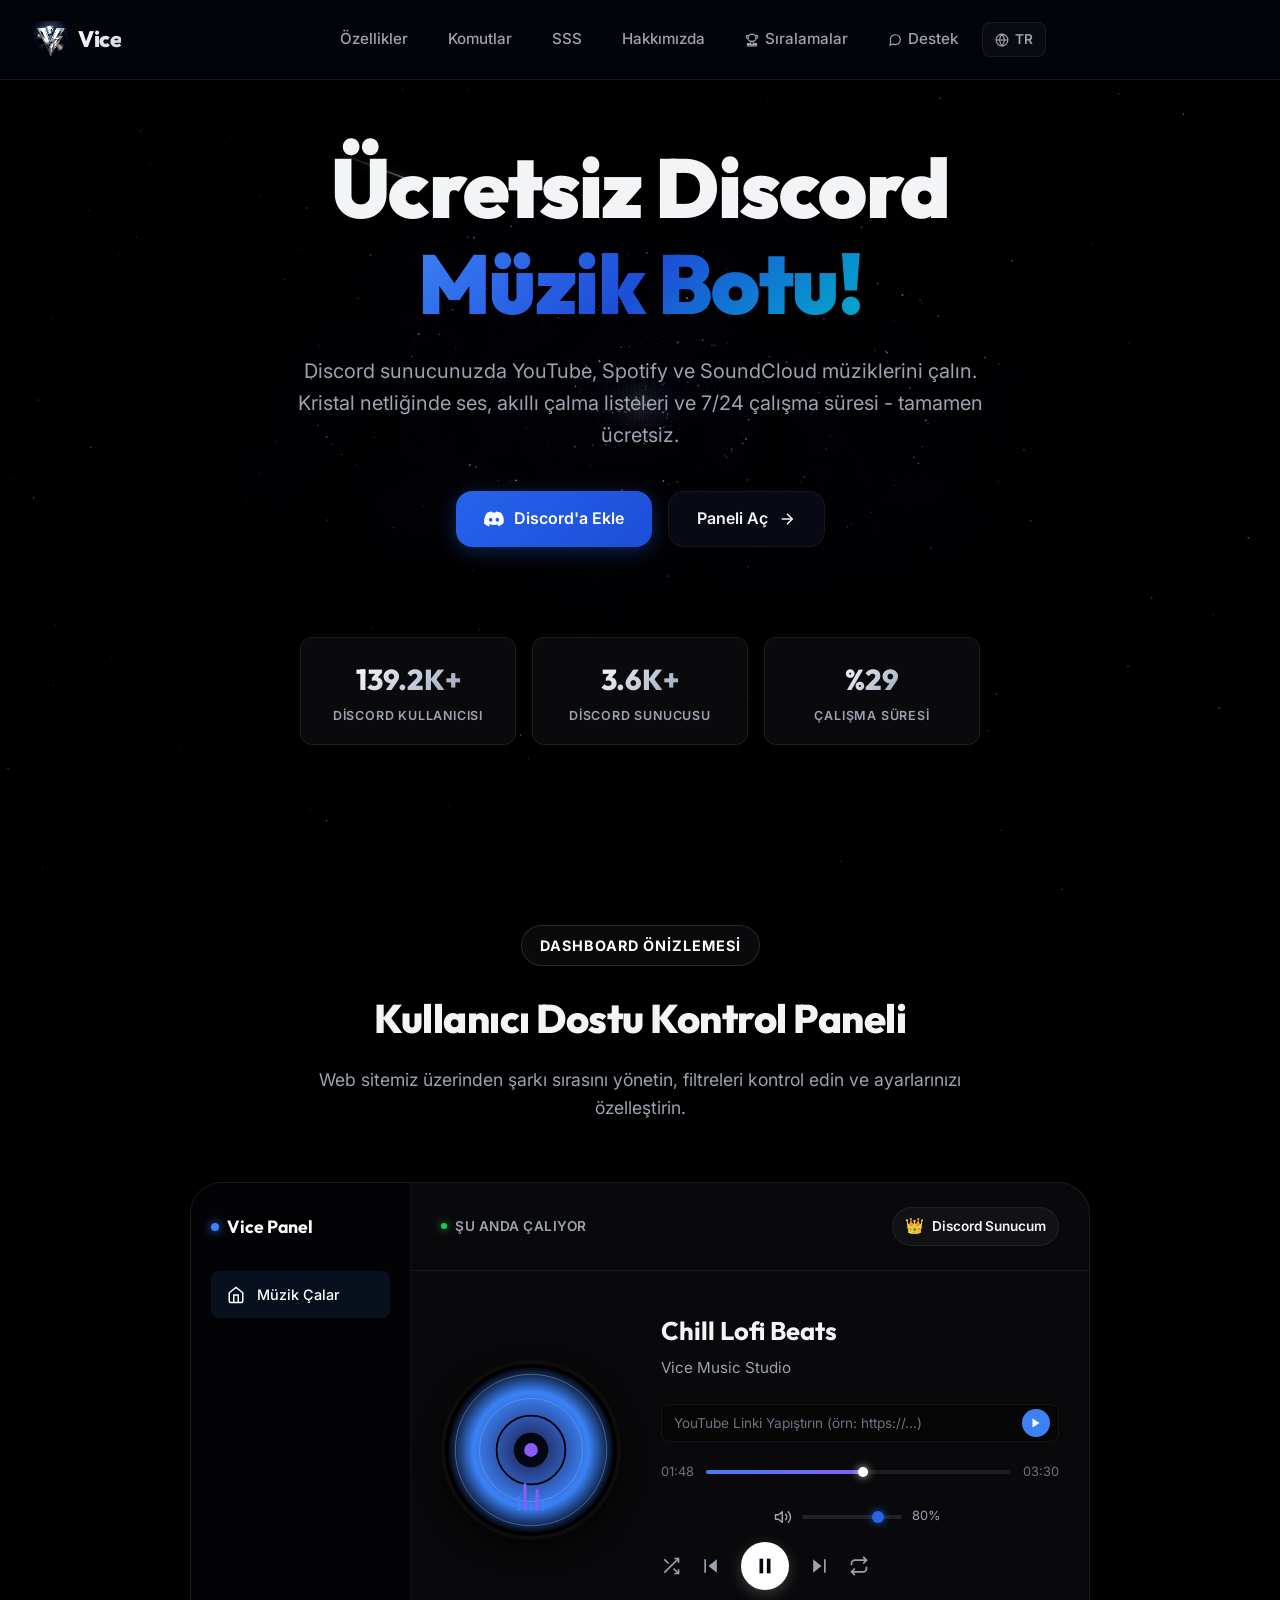
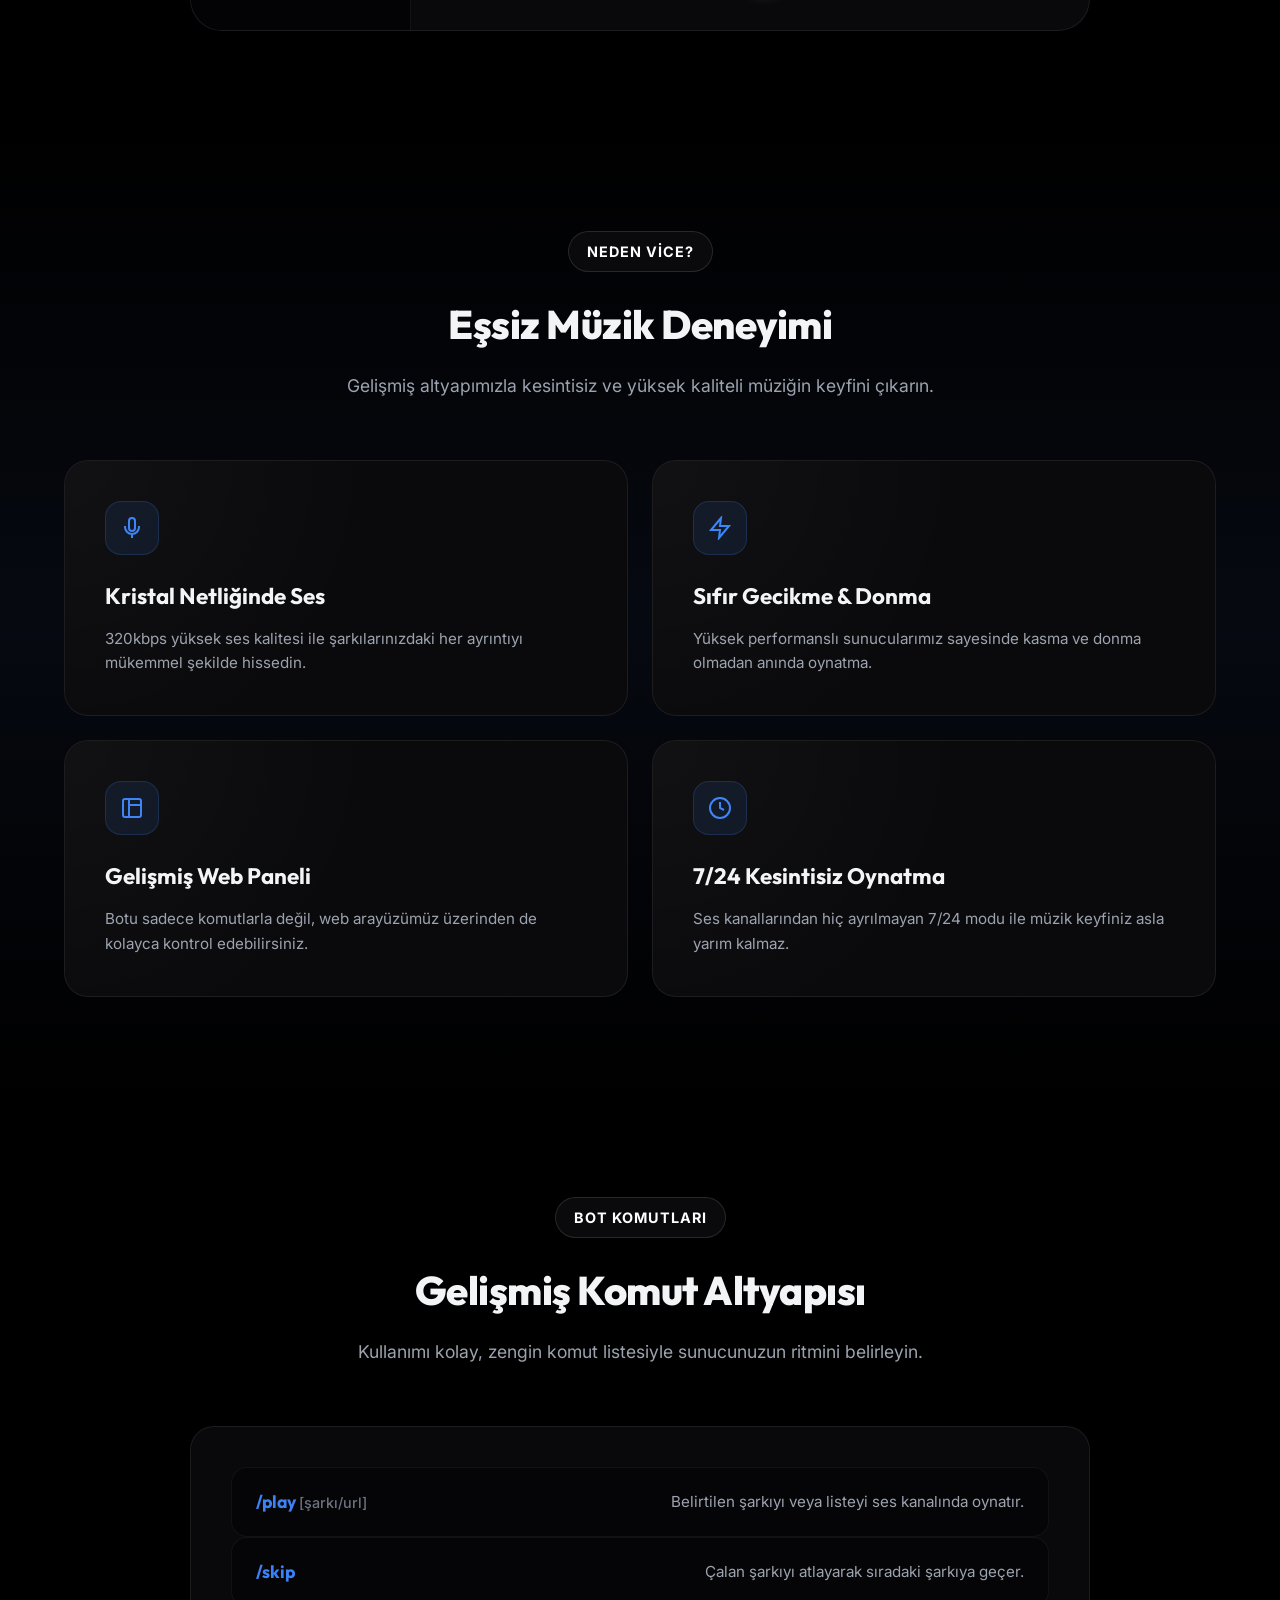
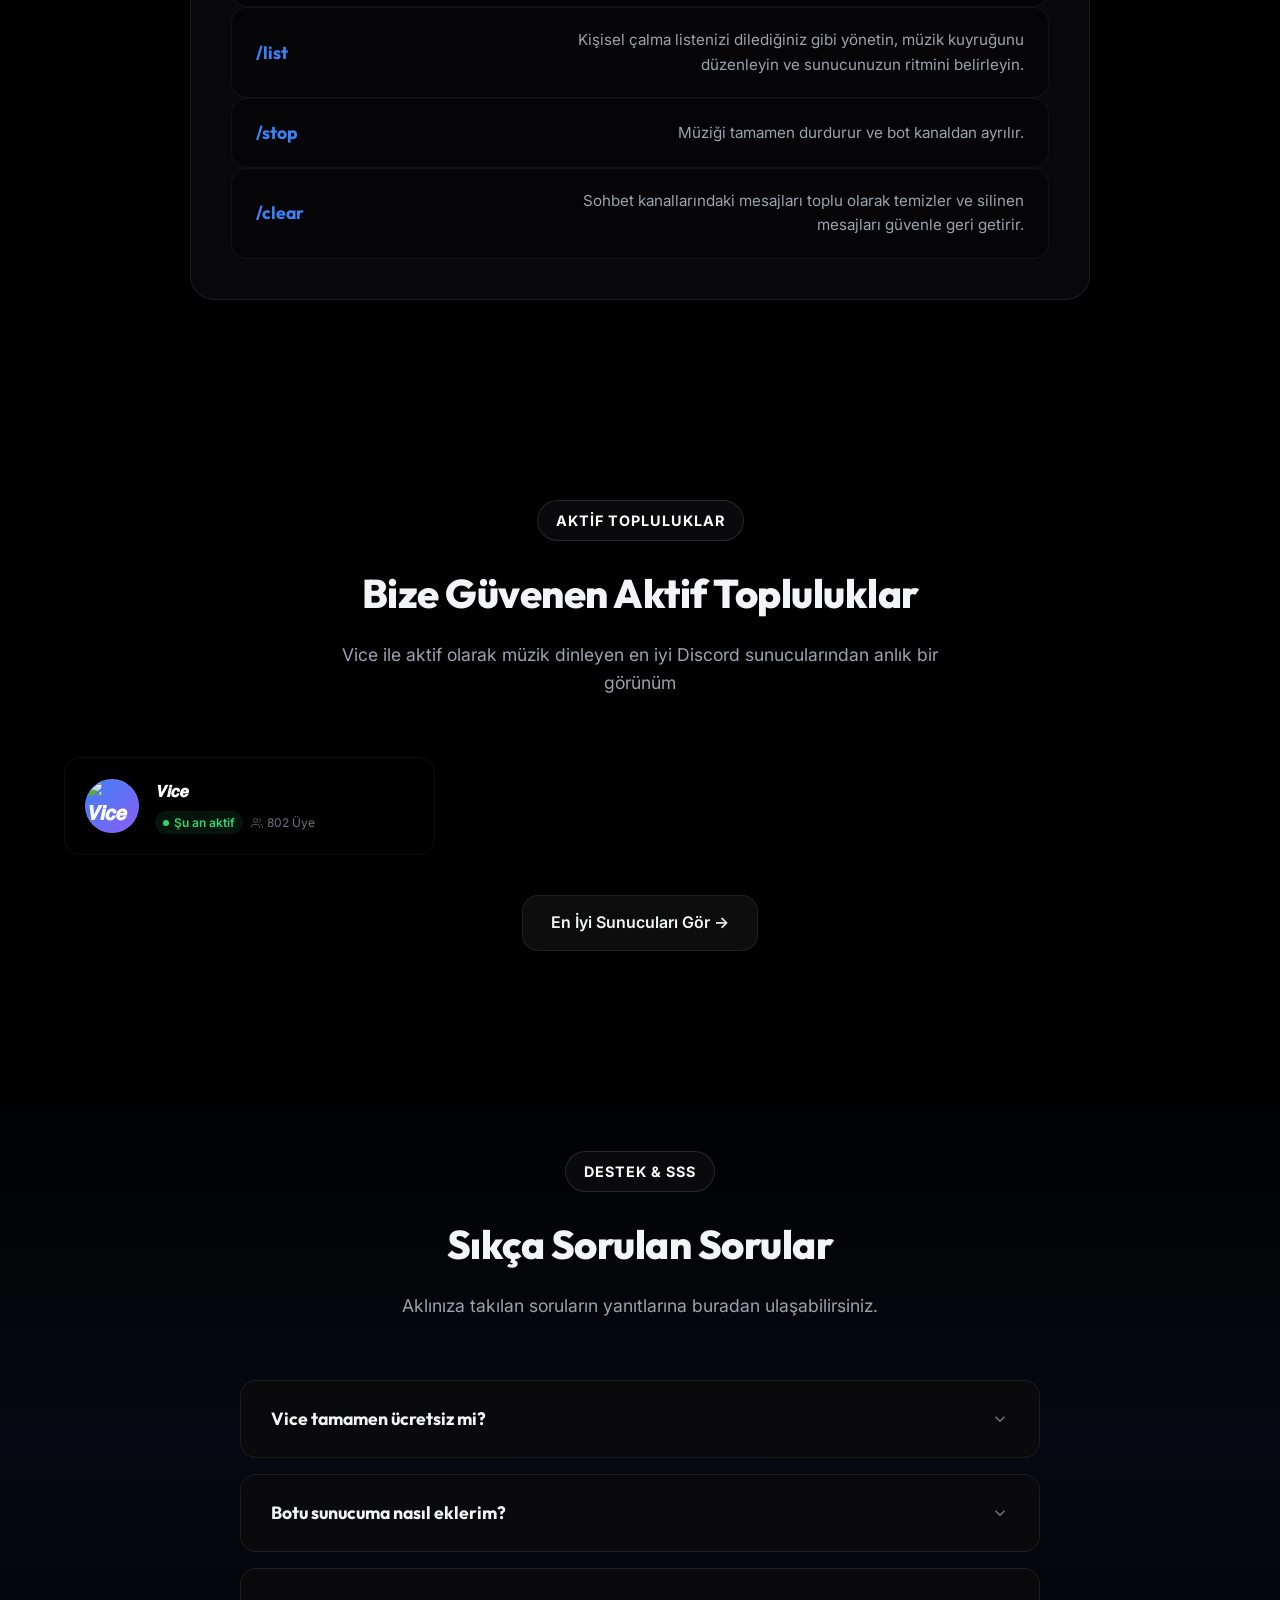
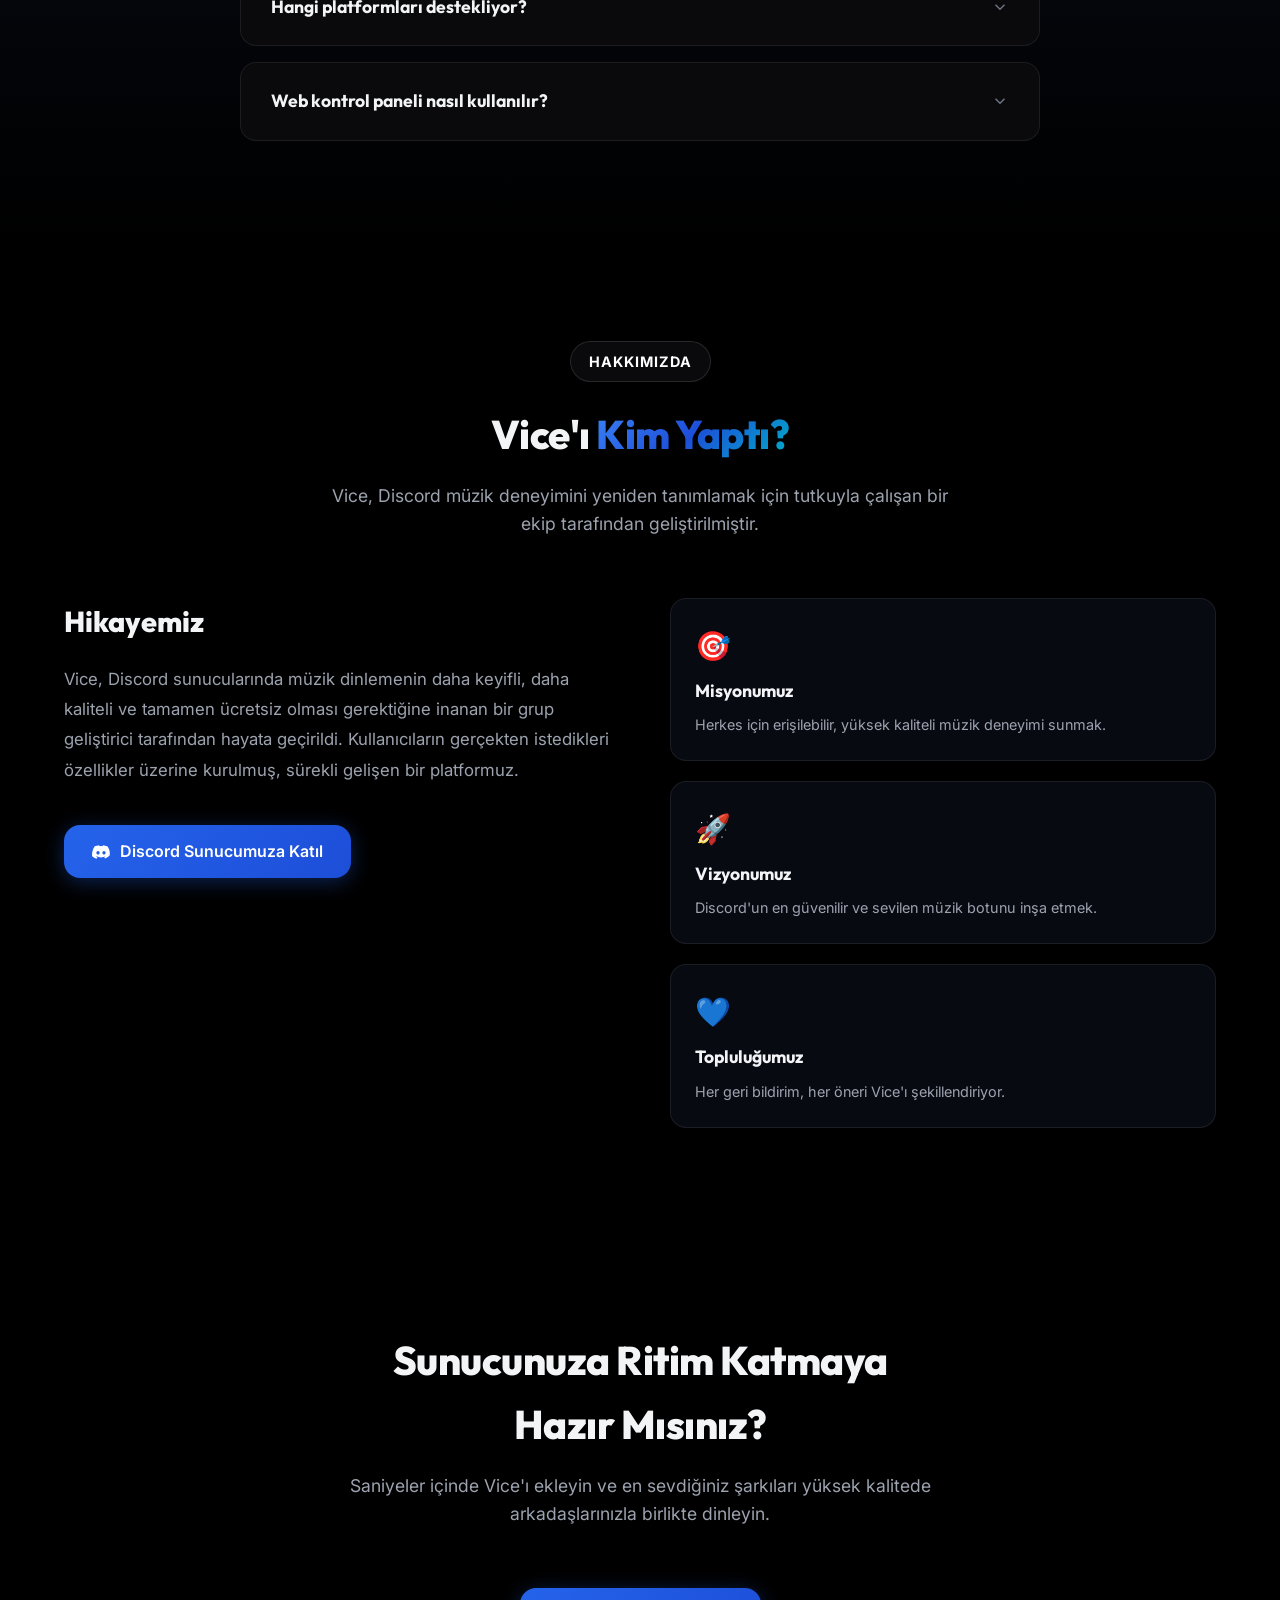
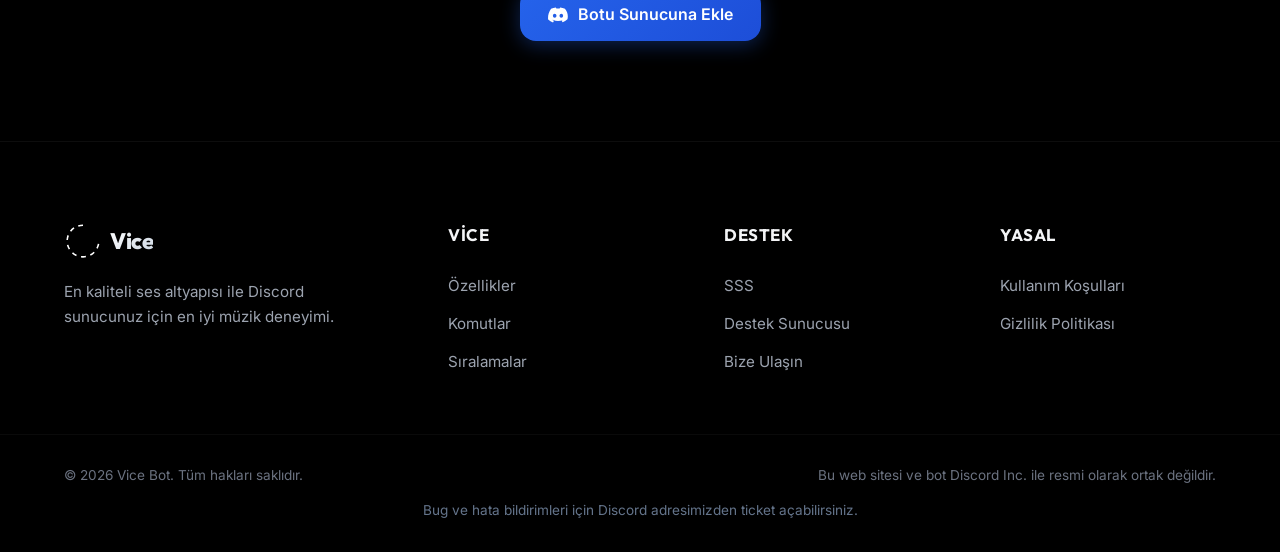
==== Wep Sitesi/index.html @ 978bff5c "Add files via upload" ====
<!DOCTYPE html>
<html lang="tr">
<head>
    <meta charset="UTF-8">
    <meta name="viewport" content="width=device-width, initial-scale=1.0">
    <title>Vice - Ücretsiz Discord Müzik Botu</title>
    <!-- Favicon -->
    <link rel="icon" type="image/jpeg" href="vice_logo.jpg">
    <!-- Meta Tags for SEO -->
    <meta name="description" content="Discord sunucunuzda YouTube, Spotify ve SoundCloud müziklerini çalın. Kristal netliğinde ses, akıllı çalma listeleri ve 7/24 çalışma süresi - tamamen ücretsiz.">
    <meta name="keywords" content="discord müzik botu, discord bot, müzik botu, spotify discord bot, youtube discord bot, ücretsiz müzik botu, vice">
    <meta name="author" content="Vice Team">
    <!-- Open Graph / Facebook -->
    <meta property="og:type" content="website">
    <meta property="og:url" content="https://vice.bot/">
    <meta property="og:title" content="Vice - Ücretsiz Discord Müzik Botu">
    <meta property="og:description" content="Discord sunucunuzda YouTube, Spotify ve SoundCloud müziklerini çalın. Kristal netliğinde ses, akıllı çalma listeleri ve 7/24 çalışma süresi.">
    <!-- Google Fonts -->
    <link rel="preconnect" href="https://fonts.googleapis.com">
    <link rel="preconnect" href="https://fonts.gstatic.com" crossorigin>
    <link href="https://fonts.googleapis.com/css2?family=Inter:wght@300;400;500;600;700;800&family=Outfit:wght@400;500;600;700;800;900&display=swap" rel="stylesheet">
    <!-- Custom CSS -->
    <link rel="stylesheet" href="style.css">
</head>
<body class="lang-tr">
    <!-- Glow Effects Background -->
    <div class="glow-bg">
        <div class="glow-orb orb-1"></div>
        <div class="glow-orb orb-2"></div>
        <div class="glow-orb orb-3"></div>
    </div>
    <!-- Particle Canvas -->
    <canvas id="particle-canvas"></canvas>

    <!-- Header Navigation -->
    <header class="navbar-header" id="navbar">
        <div class="container navbar-container">
            <a href="#" class="logo">
                <img src="vice_logo.jpg" alt="Vice Logo" class="logo-icon">
                <span class="logo-text">
                    <span class="tr-text">Vice</span>
                    <span class="en-text">Vice</span>
                </span>
            </a>

            <button class="mobile-nav-toggle" aria-label="Menüyü Aç" id="mobile-toggle">
                <span class="bar"></span>
                <span class="bar"></span>
                <span class="bar"></span>
            </button>

            <nav class="nav-menu" id="nav-menu">
                <ul>
                    <li>
                        <a href="#features" class="nav-link">
                            <span class="tr-text">Özellikler</span>
                            <span class="en-text">Features</span>
                        </a>
                    </li>
                    <li>
                        <a href="#commands" class="nav-link">
                            <span class="tr-text">Komutlar</span>
                            <span class="en-text">Commands</span>
                        </a>
                    </li>
                    <li>
                        <a href="#faq" class="nav-link">
                            <span class="tr-text">SSS</span>
                            <span class="en-text">FAQ</span>
                        </a>
                    </li>
                    <li>
                        <a href="#about" class="nav-link">
                            <span class="tr-text">Hakkımızda</span>
                            <span class="en-text">About Us</span>
                        </a>
                    </li>
                    <li>
                        <a href="servers.html" class="nav-link" style="display: inline-flex; align-items: center; gap: 6px;">
                            <svg viewBox="0 0 24 24" fill="none" stroke="currentColor" stroke-width="2" stroke-linecap="round" stroke-linejoin="round" style="width: 14px; height: 14px; display: inline-block; vertical-align: middle;">
                                <path d="M6 9H4.5a2.5 2.5 0 0 1 0-5H6" />
                                <path d="M18 9h1.5a2.5 2.5 0 0 0 0-5H18" />
                                <path d="M4 22h16" />
                                <path d="M10 14.66V17c0 .55-.45 1-1 1H4v2h16v-2h-5c-.55 0-1-.45-1-1v-2.34" />
                                <path d="M12 2a7 7 0 0 0-7 7c0 2.65 1.5 4.5 3 5h8c1.5-.5 3-2.35 3-5a7 7 0 0 0-7-7z" />
                            </svg>
                            <span class="tr-text">Sıralamalar</span>
                            <span class="en-text">Leaderboards</span>
                        </a>
                    </li>
                    <li>
                        <a href="https://discord.gg/PB7BZUZFbg" target="_blank" class="nav-link" style="display: inline-flex; align-items: center; gap: 6px;">
                            <svg viewBox="0 0 24 24" fill="none" stroke="currentColor" stroke-width="2" stroke-linecap="round" stroke-linejoin="round" style="width: 14px; height: 14px; display: inline-block; vertical-align: middle;">
                                <path d="M21 11.5a8.38 8.38 0 0 1-.9 3.8 8.5 8.5 0 0 1-7.6 4.7 8.38 8.38 0 0 1-3.8-.9L3 21l1.9-5.7a8.38 8.38 0 0 1-.9-3.8 8.5 8.5 0 0 1 4.7-7.6 8.38 8.38 0 0 1 3.8-.9h.5a8.48 8.48 0 0 1 8 8v.5z" />
                            </svg>
                            <span class="tr-text">Destek</span>
                            <span class="en-text">Support</span>
                        </a>
                    </li>

                    <!-- Language Selector Toggle -->
                    <li class="lang-selector">
                        <button class="lang-btn" id="lang-toggle-btn" aria-label="Dili Değiştir">
                            <svg class="globe-icon" viewBox="0 0 24 24" fill="none" stroke="currentColor" stroke-width="2">
                                <circle cx="12" cy="12" r="10"></circle>
                                <line x1="2" y1="12" x2="22" y2="12"></line>
                                <path d="M12 2a15.3 15.3 0 0 1 4 10 15.3 15.3 0 0 1-4 10 15.3 15.3 0 0 1-4-10 15.3 15.3 0 0 1 4-10z"></path>
                            </svg>
                            <span class="tr-text">TR</span>
                            <span class="en-text">EN</span>
                        </button>
                    </li>
                </ul>
            </nav>


        </div>
    </header>

    <!-- Main Container -->
    <main>
        <!-- Hero Section -->
        <section class="hero-section">
            <div class="container hero-container">
                <div class="hero-content">
                    <h1 class="hero-title animate-up">
                        <span class="tr-text">Ücretsiz Discord <br><span class="gradient-text">Müzik Botu!</span></span>
                        <span class="en-text">Free Discord <br><span class="gradient-text">Music Bot!</span></span>
                    </h1>
                    <p class="hero-subtitle animate-up delay-1">
                        <span class="tr-text">Discord sunucunuzda YouTube, Spotify ve SoundCloud müziklerini çalın. Kristal netliğinde ses, akıllı çalma listeleri ve 7/24 çalışma süresi - tamamen ücretsiz.</span>
                        <span class="en-text">Play YouTube, Spotify, and SoundCloud music in your Discord server. Crystal clear audio, smart playlists, and 24/7 uptime - completely free.</span>
                    </p>
                    <div class="hero-actions animate-up delay-2">
                        <a href="https://discord.com/oauth2/authorize?client_id=1523686101133430906&scope=bot+applications.commands&permissions=277062469632" target="_blank" rel="noopener noreferrer" class="btn btn-primary invite-btn">
                            <svg class="discord-icon" viewBox="0 0 127.14 96.36" fill="currentColor">
                                <path d="M107.7,8.07A105.15,105.15,0,0,0,77.26,0a77.19,77.19,0,0,0-3.3,6.83A96.67,96.67,0,0,0,53.22,6.83,77.19,77.19,0,0,0,49.88,0,105.15,105.15,0,0,0,19.44,8.07C3.66,31.58-1.86,54.65,1,77.53A105.73,105.73,0,0,0,32,96.36a77.7,77.7,0,0,0,6.63-10.85,68.43,68.43,0,0,1-10.5-5c.89-.65,1.76-1.34,2.58-2A75.46,75.46,0,0,0,96.49,78.5a75.14,75.14,0,0,1-10.5,5,77.7,77.7,0,0,0,6.63,10.85,105.73,105.73,0,0,0,31-18.83C129.81,49.82,123.38,27,107.7,8.07ZM42.45,65.69C36.18,65.69,31,60,31,53S36.18,40.36,42.45,40.36,53.9,46,53.9,53,48.72,65.69,42.45,65.69Zm42.24,0C78.41,65.69,73.24,60,73.24,53S78.41,40.36,84.69,40.36,96.14,46,96.14,53,91,65.69,84.69,65.69Z"/>
                            </svg>
                            <span class="tr-text">Discord'a Ekle</span>
                            <span class="en-text">Add to Discord</span>
                        </a>
                        <a href="#dashboard-preview" class="btn btn-glass panel-btn">
                            <span class="tr-text">Paneli Aç</span>
                            <span class="en-text">Open Dashboard</span>
                            <svg class="arrow-icon" viewBox="0 0 24 24" fill="none" stroke="currentColor" stroke-width="2"><line x1="5" y1="12" x2="19" y2="12"></line><polyline points="12 5 19 12 12 19"></polyline></svg>
                        </a>
                    </div>
                </div>

                <!-- Stats Section inside Hero Container -->
                <div class="stats-row animate-up delay-3">
                    <div class="stat-card">
                        <div class="stat-number" id="stat-users" data-val="480000">0</div>
                        <div class="stat-label">
                            <span class="tr-text">Discord Kullanıcısı</span>
                            <span class="en-text">Discord Users</span>
                        </div>
                    </div>
                    <div class="stat-card">
                        <div class="stat-number" id="stat-servers" data-val="12500">0</div>
                        <div class="stat-label">
                            <span class="tr-text">Discord Sunucusu</span>
                            <span class="en-text">Discord Servers</span>
                        </div>
                    </div>
                    <div class="stat-card">
                        <div class="stat-number" id="stat-uptime" data-val="100">0%</div>
                        <div class="stat-label">
                            <span class="tr-text">Çalışma Süresi</span>
                            <span class="en-text">Uptime</span>
                        </div>
                    </div>
                </div>
            </div>
        </section>

        <!-- Dashboard / Player Preview Section -->
        <section class="section-container" id="dashboard-preview">
            <div class="container text-center">
                <div class="scroll-fade-badge" style="opacity: 0; transform: translateY(10px); transition: all 0.4s ease; display: inline-block; margin-bottom: 20px;">
                    <div class="section-badge tr-text" style="margin-bottom: 0;">Dashboard Önizlemesi</div>
                    <div class="section-badge en-text" style="margin-bottom: 0;">Dashboard Preview</div>
                </div>
                <h2 class="section-title">
                    <span class="tr-text">Kullanıcı Dostu Kontrol Paneli</span>
                    <span class="en-text">User-Friendly Control Panel</span>
                </h2>
                <p class="section-subtitle">
                    <span class="tr-text">Web sitemiz üzerinden şarkı sırasını yönetin, filtreleri kontrol edin ve ayarlarınızı özelleştirin.</span>
                    <span class="en-text">Manage the song queue, control filters, and customize your settings right from our website.</span>
                </p>

                <!-- Interactive Player Mockup -->
                <div class="player-mockup animate-view">
                    <div class="player-sidebar">
                        <div class="sidebar-logo">
                            <span class="dot"></span> Vice Panel
                        </div>
                        <ul class="sidebar-menu">
                            <li class="active">
                                <svg viewBox="0 0 24 24" fill="none" stroke="currentColor" stroke-width="2"><path d="M3 9l9-7 9 7v11a2 2 0 0 1-2 2H5a2 2 0 0 1-2-2z"></path><polyline points="9 22 9 12 15 12 15 22"></polyline></svg>
                                <span class="tr-text">Müzik Çalar</span><span class="en-text">Music Player</span>
                            </li>
                        </ul>
                    </div>
                    
                    <div class="player-main">
                        <div class="player-header">
                            <div class="playing-status">
                                <span class="pulse-indicator"></span>
                                <span class="tr-text">Şu Anda Çalıyor</span><span class="en-text">Now Playing</span>
                            </div>
                            <a href="https://discord.gg/PB7BZUZFbg" target="_blank" rel="noopener noreferrer" class="server-selector">
                                <span class="server-avatar">👑</span>
                                <span class="server-name">
                                    <span class="tr-text">Discord Sunucum</span>
                                    <span class="en-text">My Discord Server</span>
                                </span>
                            </a>
                        </div>

                        <div class="player-body">
                            <div class="album-art-container">
                                <div class="album-art">
                                    <svg viewBox="0 0 100 100" class="disc-art">
                                        <defs>
                                            <radialGradient id="discGrad" cx="50%" cy="50%" r="50%">
                                                <stop offset="0%" stop-color="#1e1b4b" />
                                                <stop offset="70%" stop-color="#3b82f6" />
                                                <stop offset="100%" stop-color="#030712" />
                                            </radialGradient>
                                        </defs>
                                        <circle cx="50" cy="50" r="48" fill="url(#discGrad)" />
                                        <circle cx="50" cy="50" r="44" stroke="#ffffff" stroke-width="0.5" fill="none" stroke-opacity="0.3" />
                                        <circle cx="50" cy="50" r="30" stroke="#ffffff" stroke-width="0.5" fill="none" stroke-opacity="0.2" />
                                        <!-- Grooves -->
                                        <circle cx="50" cy="50" r="20" stroke="#000000" stroke-width="1" fill="none" />
                                        <circle cx="50" cy="50" r="10" fill="#030712" />
                                        <circle cx="50" cy="50" r="4" fill="#8b5cf6" />
                                    </svg>
                                    <div class="music-wave-container">
                                        <span class="wave-bar bar-1"></span>
                                        <span class="wave-bar bar-2"></span>
                                        <span class="wave-bar bar-3"></span>
                                        <span class="wave-bar bar-4"></span>
                                        <span class="wave-bar bar-5"></span>
                                    </div>
                                </div>
                                <div class="yt-video-embed-container" id="yt-video-container" style="display: none;"></div>
                            </div>

                            <div class="track-details">
                                <h3 class="track-title" id="track-name">Chill Lofi Beats</h3>
                                <p class="track-artist">Vice Music Studio</p>

                                <div class="yt-input-group">
                                    <input type="text" id="yt-url-input" placeholder="YouTube Linki Yapıştırın (örn: https://...)" class="yt-input">
                                    <button id="yt-play-btn" class="yt-play-btn" aria-label="Linkten Çal">
                                        <svg viewBox="0 0 24 24" fill="currentColor" class="yt-play-icon">
                                            <polygon points="5 3 19 12 5 21 5 3"></polygon>
                                        </svg>
                                    </button>
                                </div>

                                <div class="playback-timeline" id="custom-timeline">
                                    <span class="time-elapsed" id="time-current">01:45</span>
                                    <div class="timeline-bar" id="timeline-slider">
                                        <div class="timeline-progress" style="width: 48%;"></div>
                                        <div class="timeline-handle" style="left: 48%;"></div>
                                    </div>
                                    <span class="time-duration">03:30</span>
                                </div>
                                <div class="yt-timeline-msg" id="yt-timeline-msg" style="display: none;">
                                    <span class="tr-text">Müziği oynatmak, durdurmak ve sarmak için video penceresini kullanın.</span>
                                    <span class="en-text">Use the video window to play, pause, and seek music.</span>
                                </div>

                                <div class="volume-control-wrapper" style="display: flex; align-items: center; justify-content: center; gap: 10px; margin: 15px 0;">
                                    <svg viewBox="0 0 24 24" fill="none" stroke="currentColor" stroke-width="2" stroke-linecap="round" stroke-linejoin="round" class="volume-icon" style="width: 18px; height: 18px; color: var(--color-text-secondary);">
                                        <polygon points="11 5 6 9 2 9 2 15 6 15 11 19 11 5"></polygon>
                                        <path d="M19.07 4.93a10 10 0 0 1 0 14.14M15.54 8.46a5 5 0 0 1 0 7.07"></path>
                                    </svg>
                                    <input type="range" id="volume-slider" min="0" max="100" value="80" style="width: 100px;">
                                    <span id="volume-percentage" style="font-size: 0.8rem; color: var(--color-text-secondary); width: 35px; text-align: left;">80%</span>
                                </div>

                                <div class="player-controls">
                                    <button class="ctrl-btn" id="btn-shuffle" aria-label="Karıştır">
                                        <svg viewBox="0 0 24 24" fill="none" stroke="currentColor" stroke-width="2"><polyline points="16 3 21 3 21 8"></polyline><line x1="4" y1="20" x2="21" y2="3"></line><polyline points="21 16 21 21 16 21"></polyline><line x1="15" y1="15" x2="21" y2="21"></line><line x1="4" y1="4" x2="9" y2="9"></line></svg>
                                    </button>
                                    <button class="ctrl-btn" id="btn-prev" aria-label="Önceki">
                                        <svg viewBox="0 0 24 24" fill="currentColor"><polygon points="19 20 9 12 19 4 19 20"></polygon><line x1="5" y1="4" x2="5" y2="20" stroke="currentColor" stroke-width="2"></line></svg>
                                    </button>
                                    <button class="ctrl-btn ctrl-btn-main play-pause-btn" id="btn-play-pause" aria-label="Oynat / Durdur">
                                        <svg viewBox="0 0 24 24" fill="currentColor" class="play-svg" style="display:none;"><polygon points="5 3 19 12 5 21 5 3"></polygon></svg>
                                        <svg viewBox="0 0 24 24" fill="currentColor" class="pause-svg"><rect x="6" y="4" width="4" height="16"></rect><rect x="14" y="4" width="4" height="16"></rect></svg>
                                    </button>
                                    <button class="ctrl-btn" id="btn-next" aria-label="Sonraki">
                                        <svg viewBox="0 0 24 24" fill="currentColor"><polygon points="5 4 15 12 5 20 5 4"></polygon><line x1="19" y1="4" x2="19" y2="20" stroke="currentColor" stroke-width="2"></line></svg>
                                    </button>
                                    <button class="ctrl-btn" id="btn-repeat" aria-label="Tekrar Et">
                                        <svg viewBox="0 0 24 24" fill="none" stroke="currentColor" stroke-width="2"><polyline points="17 1 21 5 17 9"></polyline><path d="M3 11V9a4 4 0 0 1 4-4h14M7 23 3 19 7 15"></path><path d="M21 13v2a4 4 0 0 1-4 4H3"></path></svg>
                                    </button>
                                </div>
                            </div>
                        </div>
                    </div>
                </div>
            </div>
        </section>

        <!-- Features Section -->
        <section class="section-container bg-dark-gradient" id="features">
            <div class="container">
                <div class="text-center">
                    <div class="section-badge tr-text">Neden Vice?</div>
                    <div class="section-badge en-text">Why Vice?</div>
                    <h2 class="section-title">
                        <span class="tr-text">Eşsiz Müzik Deneyimi</span>
                        <span class="en-text">Unmatched Music Experience</span>
                    </h2>
                    <p class="section-subtitle">
                        <span class="tr-text">Gelişmiş altyapımızla kesintisiz ve yüksek kaliteli müziğin keyfini çıkarın.</span>
                        <span class="en-text">Enjoy uninterrupted and high-quality music with our advanced infrastructure.</span>
                    </p>
                </div>

                <div class="features-grid">
                    <!-- Feature 1 -->
                    <div class="feature-card animate-view">
                        <div class="feature-icon-wrapper">
                            <svg class="feature-icon" viewBox="0 0 24 24" fill="none" stroke="currentColor" stroke-width="2">
                                <path d="M12 2a3 3 0 0 0-3 3v7a3 3 0 0 0 6 0V5a3 3 0 0 0-3-3Z"></path>
                                <path d="M19 10v1a7 7 0 0 1-14 0v-1"></path>
                                <line x1="12" y1="19" x2="12" y2="22"></line>
                            </svg>
                        </div>
                        <h3 class="feature-card-title">
                            <span class="tr-text">Kristal Netliğinde Ses</span>
                            <span class="en-text">Crystal Clear Sound</span>
                        </h3>
                        <p class="feature-card-text">
                            <span class="tr-text">320kbps yüksek ses kalitesi ile şarkılarınızdaki her ayrıntıyı mükemmel şekilde hissedin.</span>
                            <span class="en-text">Feel every detail in your songs perfectly with 320kbps high audio quality.</span>
                        </p>
                    </div>

                    <!-- Feature 2 -->
                    <div class="feature-card animate-view">
                        <div class="feature-icon-wrapper">
                            <svg class="feature-icon" viewBox="0 0 24 24" fill="none" stroke="currentColor" stroke-width="2">
                                <polygon points="13 2 3 14 12 14 11 22 21 10 12 10 13 2"></polygon>
                            </svg>
                        </div>
                        <h3 class="feature-card-title">
                            <span class="tr-text">Sıfır Gecikme & Donma</span>
                            <span class="en-text">Zero Lag & Buffering</span>
                        </h3>
                        <p class="feature-card-text">
                            <span class="tr-text">Yüksek performanslı sunucularımız sayesinde kasma ve donma olmadan anında oynatma.</span>
                            <span class="en-text">Instant playback without lagging or stuttering thanks to our high-performance servers.</span>
                        </p>
                    </div>

                    <!-- Feature 3 -->
                    <div class="feature-card animate-view">
                        <div class="feature-icon-wrapper">
                            <svg class="feature-icon" viewBox="0 0 24 24" fill="none" stroke="currentColor" stroke-width="2">
                                <rect x="3" y="3" width="18" height="18" rx="2" ry="2"></rect>
                                <line x1="9" y1="3" x2="9" y2="21"></line>
                                <line x1="9" y1="9" x2="21" y2="9"></line>
                            </svg>
                        </div>
                        <h3 class="feature-card-title">
                            <span class="tr-text">Gelişmiş Web Paneli</span>
                            <span class="en-text">Advanced Web Dashboard</span>
                        </h3>
                        <p class="feature-card-text">
                            <span class="tr-text">Botu sadece komutlarla değil, web arayüzümüz üzerinden de kolayca kontrol edebilirsiniz.</span>
                            <span class="en-text">Control the bot easily via our web interface, not just through chat commands.</span>
                        </p>
                    </div>

                    <!-- Feature 4 -->
                    <div class="feature-card animate-view">
                        <div class="feature-icon-wrapper">
                            <svg class="feature-icon" viewBox="0 0 24 24" fill="none" stroke="currentColor" stroke-width="2">
                                <circle cx="12" cy="12" r="10"></circle>
                                <polyline points="12 6 12 12 16 14"></polyline>
                            </svg>
                        </div>
                        <h3 class="feature-card-title">
                            <span class="tr-text">7/24 Kesintisiz Oynatma</span>
                            <span class="en-text">24/7 Nonstop Playback</span>
                        </h3>
                        <p class="feature-card-text">
                            <span class="tr-text">Ses kanallarından hiç ayrılmayan 7/24 modu ile müzik keyfiniz asla yarım kalmaz.</span>
                            <span class="en-text">With the 24/7 mode that never leaves voice channels, your music enjoyment never ends.</span>
                        </p>
                    </div>
                </div>
            </div>
        </section>

        <!-- Commands Section -->
        <section class="section-container" id="commands">
            <div class="container">
                <div class="text-center">
                    <div class="section-badge tr-text">Bot Komutları</div>
                    <div class="section-badge en-text">Bot Commands</div>
                    <h2 class="section-title">
                        <span class="tr-text">Gelişmiş Komut Altyapısı</span>
                        <span class="en-text">Advanced Command Structure</span>
                    </h2>
                    <p class="section-subtitle">
                        <span class="tr-text">Kullanımı kolay, zengin komut listesiyle sunucunuzun ritmini belirleyin.</span>
                        <span class="en-text">Set the rhythm of your server with an easy-to-use, rich command list.</span>
                    </p>
                </div>

                <!-- Tabs Container -->
                <div class="commands-tabs-container">
                    <div class="command-row">
                        <div class="command-name">/play <span><span class="tr-text">[şarkı/url]</span><span class="en-text">[song/url]</span></span></div>
                        <div class="command-desc">
                            <span class="tr-text">Belirtilen şarkıyı veya listeyi ses kanalında oynatır.</span>
                            <span class="en-text">Plays the specified song or playlist in the voice channel.</span>
                        </div>
                    </div>
                    <div class="command-row">
                        <div class="command-name">/skip</div>
                        <div class="command-desc">
                            <span class="tr-text">Çalan şarkıyı atlayarak sıradaki şarkıya geçer.</span>
                            <span class="en-text">Skips the current song and plays the next one in queue.</span>
                        </div>
                    </div>
                    <div class="command-row">
                        <div class="command-name">/list</div>
                        <div class="command-desc">
                            <span class="tr-text">Kişisel çalma listenizi dilediğiniz gibi yönetin, müzik kuyruğunu düzenleyin ve sunucunuzun ritmini belirleyin.</span>
                            <span class="en-text">Manage your personal playlist as you wish, organize the music queue, and set the rhythm of your server.</span>
                        </div>
                    </div>
                    <div class="command-row">
                        <div class="command-name">/stop</div>
                        <div class="command-desc">
                            <span class="tr-text">Müziği tamamen durdurur ve bot kanaldan ayrılır.</span>
                            <span class="en-text">Stops the music completely and the bot leaves the channel.</span>
                        </div>
                    </div>
                    <div class="command-row">
                        <div class="command-name">/clear</div>
                        <div class="command-desc">
                            <span class="tr-text">Sohbet kanallarındaki mesajları toplu olarak temizler ve silinen mesajları güvenle geri getirir.</span>
                            <span class="en-text">Clears chat channel messages in bulk and securely restores deleted messages.</span>
                        </div>
                    </div>
                </div>
            </div>
        </section>

        <!-- Active Communities Section -->
        <section class="section-container bg-dark" id="communities">
            <div class="container">
                <div class="text-center">
                    <div class="section-badge tr-text">Aktif Topluluklar</div>
                    <div class="section-badge en-text">Active Communities</div>
                    <h2 class="section-title">
                        <span class="tr-text">Bize Güvenen Aktif Topluluklar</span>
                        <span class="en-text">Active Communities Trusting Us</span>
                    </h2>
                    <p class="section-subtitle">
                        <span class="tr-text">Vice ile aktif olarak müzik dinleyen en iyi Discord sunucularından anlık bir görünüm</span>
                        <span class="en-text">A real-time view of top Discord servers actively listening to music with Vice</span>
                    </p>
                </div>

                <!-- Communities Grid -->
                <div class="communities-grid" id="communities-container">
                    <!-- Loaded dynamically via app.js (API Ready) -->
                </div>

                <!-- See Top Servers Button -->
                <div class="text-center" style="margin-top: 40px;" id="show-more-communities-container">
                    <a href="servers.html" class="btn btn-secondary" id="show-more-communities-btn">
                        <span class="tr-text">En İyi Sunucuları Gör &rarr;</span>
                        <span class="en-text">See Top Servers &rarr;</span>
                    </a>
                </div>
            </div>
        </section>

        <!-- FAQ Section -->
        <section class="section-container bg-dark-gradient" id="faq">
            <div class="container max-width-md">
                <div class="text-center">
                    <div class="section-badge tr-text">Destek & SSS</div>
                    <div class="section-badge en-text">Support & FAQ</div>
                    <h2 class="section-title">
                        <span class="tr-text">Sıkça Sorulan Sorular</span>
                        <span class="en-text">Frequently Asked Questions</span>
                    </h2>
                    <p class="section-subtitle">
                        <span class="tr-text">Aklınıza takılan soruların yanıtlarına buradan ulaşabilirsiniz.</span>
                        <span class="en-text">Find answers to the questions you might have about Vice.</span>
                    </p>
                </div>

                <div class="faq-accordion">
                    <!-- FAQ 1 -->
                    <div class="faq-item">
                        <button class="faq-question">
                            <span class="tr-text">Vice tamamen ücretsiz mi?</span>
                            <span class="en-text">Is Vice completely free?</span>
                            <svg class="chevron" viewBox="0 0 24 24" fill="none" stroke="currentColor" stroke-width="2"><polyline points="6 9 12 15 18 9"></polyline></svg>
                        </button>
                        <div class="faq-answer">
                            <p class="tr-text">Evet! Vice'ın tüm özellikleri (müzik oynatma, çalma sırası oluşturma vb.) tamamen ücretsizdir ve herhangi bir sınırlama yoktur.</p>
                            <p class="en-text">Yes! Vice's features (music playback, queue creation, etc.) are completely free and without any limitations.</p>
                        </div>
                    </div>

                    <!-- FAQ 2 -->
                    <div class="faq-item">
                        <button class="faq-question">
                            <span class="tr-text">Botu sunucuma nasıl eklerim?</span>
                            <span class="en-text">How do I add the bot to my server?</span>
                            <svg class="chevron" viewBox="0 0 24 24" fill="none" stroke="currentColor" stroke-width="2"><polyline points="6 9 12 15 18 9"></polyline></svg>
                        </button>
                        <div class="faq-answer">
                             <p class="tr-text">Sayfanın en üstünde veya ana sayfa üzerindeki "Discord'a Ekle" butonuna tıklayarak açılan Discord penceresinde sunucunuzu seçip bota yetki vererek kolayca ekleyebilirsiniz.</p>
                            <p class="en-text">Simply click the "Add to Discord" button at the top or in the hero section, select your server in the Discord authorization window, and invite the bot to your server.</p>
                        </div>
                    </div>

                    <!-- FAQ 3 -->
                    <div class="faq-item">
                        <button class="faq-question">
                            <span class="tr-text">Hangi platformları destekliyor?</span>
                            <span class="en-text">Which platforms are supported?</span>
                            <svg class="chevron" viewBox="0 0 24 24" fill="none" stroke="currentColor" stroke-width="2"><polyline points="6 9 12 15 18 9"></polyline></svg>
                        </button>
                        <div class="faq-answer">
                            <p class="tr-text">Spotify, SoundCloud, YouTube, Deezer ve birçok popüler müzik yayın servisindeki çalma listelerini, şarkıları ve albümleri doğrudan bota gönderip çalabilirsiniz.</p>
                            <p class="en-text">You can directly play songs, albums, and playlists from Spotify, SoundCloud, YouTube, Deezer, and many other popular music streaming platforms.</p>
                        </div>
                    </div>

                    <!-- FAQ 4 -->
                    <div class="faq-item">
                        <button class="faq-question">
                            <span class="tr-text">Web kontrol paneli nasıl kullanılır?</span>
                            <span class="en-text">How do I use the web control panel?</span>
                            <svg class="chevron" viewBox="0 0 24 24" fill="none" stroke="currentColor" stroke-width="2"><polyline points="6 9 12 15 18 9"></polyline></svg>
                        </button>
                        <div class="faq-answer">
                            <p class="tr-text">Web sitemizin sağ üst köşesinde yer alan "Giriş Yap" butonu ile Discord hesabınızla oturum açın. Sunucunuzu seçtikten sonra çalma sırasını, filtreleri ve ses düzeyini tarayıcınızdan yönetebilirsiniz.</p>
                            <p class="en-text">Log in with your Discord account using the "Login" button in the upper-right corner. Once you select your server, you can manage the queue, filters, and volume right from your browser.</p>
                        </div>
                    </div>
                </div>
            </div>
        </section>



        <!-- Hakkımızda Section -->
        <section class="section-container" id="about">
            <div class="container">
                <div class="text-center">
                    <div class="section-badge tr-text">Hakkımızda</div>
                    <div class="section-badge en-text">About Us</div>
                    <h2 class="section-title">
                        <span class="tr-text">Vice'ı <span class="gradient-text">Kim Yaptı?</span></span>
                        <span class="en-text">Who Made <span class="gradient-text">Vice?</span></span>
                    </h2>
                    <p class="section-subtitle">
                        <span class="tr-text">Vice, Discord müzik deneyimini yeniden tanımlamak için tutkuyla çalışan bir ekip tarafından geliştirilmiştir.</span>
                        <span class="en-text">Vice is developed by a passionate team dedicated to redefining the Discord music experience.</span>
                    </p>
                </div>
                <div class="about-grid">
                    <div class="about-story">
                        <h3 class="about-story-title">
                            <span class="tr-text">Hikayemiz</span>
                            <span class="en-text">Our Story</span>
                        </h3>
                        <p class="about-story-text tr-text">
                            Vice, Discord sunucularında müzik dinlemenin daha keyifli, daha kaliteli ve tamamen ücretsiz olması gerektiğine inanan bir grup geliştirici tarafından hayata geçirildi. Kullanıcıların gerçekten istedikleri özellikler üzerine kurulmuş, sürekli gelişen bir platformuz.
                        </p>
                        <p class="about-story-text en-text">
                            Vice was brought to life by a group of developers who believed that listening to music on Discord should be more enjoyable, higher quality, and completely free. We are a continuously evolving platform built around the features users actually want.
                        </p>
                        <a href="https://discord.gg/PB7BZUZFbg" target="_blank" class="btn btn-primary about-discord-btn">
                            <svg viewBox="0 0 127.14 96.36" fill="currentColor" style="width:18px;height:18px;"><path d="M107.7,8.07A105.15,105.15,0,0,0,77.26,0a77.19,77.19,0,0,0-3.3,6.83A96.67,96.67,0,0,0,53.22,6.83,77.19,77.19,0,0,0,49.88,0,105.15,105.15,0,0,0,19.44,8.07C3.66,31.58-1.86,54.65,1,77.53A105.73,105.73,0,0,0,32,96.36a77.7,77.7,0,0,0,6.63-10.85,68.43,68.43,0,0,1-10.5-5c.89-.65,1.76-1.34,2.58-2A75.46,75.46,0,0,0,96.49,78.5a75.14,75.14,0,0,1-10.5,5,77.7,77.7,0,0,0,6.63,10.85,105.73,105.73,0,0,0,31-18.83C129.81,49.82,123.38,27,107.7,8.07ZM42.45,65.69C36.18,65.69,31,60,31,53S36.18,40.36,42.45,40.36,53.9,46,53.9,53,48.72,65.69,42.45,65.69Zm42.24,0C78.41,65.69,73.24,60,73.24,53S78.41,40.36,84.69,40.36,96.14,46,96.14,53,91,65.69,84.69,65.69Z"/></svg>
                            <span class="tr-text">Discord Sunucumuza Katıl</span>
                            <span class="en-text">Join Our Discord</span>
                        </a>
                    </div>
                    <div class="about-values">
                        <div class="value-card">
                            <div class="value-icon">🎯</div>
                            <h4 class="tr-text">Misyonumuz</h4>
                            <h4 class="en-text">Our Mission</h4>
                            <p class="tr-text">Herkes için erişilebilir, yüksek kaliteli müzik deneyimi sunmak.</p>
                            <p class="en-text">Providing accessible, high-quality music experience for everyone.</p>
                        </div>
                        <div class="value-card">
                            <div class="value-icon">🚀</div>
                            <h4 class="tr-text">Vizyonumuz</h4>
                            <h4 class="en-text">Our Vision</h4>
                            <p class="tr-text">Discord'un en güvenilir ve sevilen müzik botunu inşa etmek.</p>
                            <p class="en-text">Building Discord's most reliable and beloved music bot.</p>
                        </div>
                        <div class="value-card">
                            <div class="value-icon">💙</div>
                            <h4 class="tr-text">Topluluğumuz</h4>
                            <h4 class="en-text">Our Community</h4>
                            <p class="tr-text">Her geri bildirim, her öneri Vice'ı şekillendiriyor.</p>
                            <p class="en-text">Every feedback, every suggestion shapes Vice.</p>
                        </div>
                    </div>
                </div>
            </div>
        </section>

        <!-- CTA Section -->
        <section class="section-container text-center relative-pos">
            <div class="container max-width-sm">
                <h2 class="section-title">
                    <span class="tr-text">Sunucunuza Ritim Katmaya Hazır Mısınız?</span>
                    <span class="en-text">Ready to Bring Rhythm to Your Server?</span>
                </h2>
                <p class="section-subtitle">
                    <span class="tr-text">Saniyeler içinde Vice'ı ekleyin ve en sevdiğiniz şarkıları yüksek kalitede arkadaşlarınızla birlikte dinleyin.</span>
                    <span class="en-text">Add Vice in seconds and listen to your favorite tracks in high quality with your friends.</span>
                </p>
                <div class="cta-btns">
                    <a href="https://discord.com/oauth2/authorize?client_id=1523686101133430906&scope=bot+applications.commands&permissions=277062469632" target="_blank" rel="noopener noreferrer" class="btn btn-primary invite-btn">
                        <svg class="discord-icon" viewBox="0 0 127.14 96.36" fill="currentColor">
                            <path d="M107.7,8.07A105.15,105.15,0,0,0,77.26,0a77.19,77.19,0,0,0-3.3,6.83A96.67,96.67,0,0,0,53.22,6.83,77.19,77.19,0,0,0,49.88,0,105.15,105.15,0,0,0,19.44,8.07C3.66,31.58-1.86,54.65,1,77.53A105.73,105.73,0,0,0,32,96.36a77.7,77.7,0,0,0,6.63-10.85,68.43,68.43,0,0,1-10.5-5c.89-.65,1.76-1.34,2.58-2A75.46,75.46,0,0,0,96.49,78.5a75.14,75.14,0,0,1-10.5,5,77.7,77.7,0,0,0,6.63,10.85,105.73,105.73,0,0,0,31-18.83C129.81,49.82,123.38,27,107.7,8.07ZM42.45,65.69C36.18,65.69,31,60,31,53S36.18,40.36,42.45,40.36,53.9,46,53.9,53,48.72,65.69,42.45,65.69Zm42.24,0C78.41,65.69,73.24,60,73.24,53S78.41,40.36,84.69,40.36,96.14,46,96.14,53,91,65.69,84.69,65.69Z"/>
                        </svg>
                        <span class="tr-text">Botu Sunucuna Ekle</span>
                        <span class="en-text">Add Bot to Server</span>
                    </a>
                </div>
            </div>
        </section>
    </main>

    <!-- Footer -->
    <footer class="footer-container">
        <div class="container footer-content">
            <div class="footer-brand">
                <a href="#" class="logo footer-logo">
                    <svg class="logo-icon" viewBox="0 0 24 24" fill="none" xmlns="http://www.w3.org/2000/svg">
                        <circle cx="12" cy="12" r="10" stroke="url(#logoGrad)" stroke-width="2.5"/>
                        <path d="M9 17V7L16 12L9 17Z" fill="url(#logoGrad)"/>
                        <path d="M12 2C6.48 2 2 6.48 2 12C2 17.52 6.48 22 12 22C17.52 22 22 17.52 22 12" stroke="white" stroke-dasharray="3 3"/>
                    </svg>
                    <span class="logo-text">
                        <span class="tr-text">Vice</span>
                        <span class="en-text">Vice</span>
                    </span>
                </a>
                <p class="footer-desc">
                    <span class="tr-text">En kaliteli ses altyapısı ile Discord sunucunuz için en iyi müzik deneyimi.</span>
                    <span class="en-text">The best music experience for your Discord server with the highest quality audio infrastructure.</span>
                </p>
            </div>

                <div class="footer-links-col">
                    <h4>Vice</h4>
                    <ul>
                        <li><a href="#features"><span class="tr-text">Özellikler</span><span class="en-text">Features</span></a></li>
                        <li><a href="#commands"><span class="tr-text">Komutlar</span><span class="en-text">Commands</span></a></li>
                        <li><a href="servers.html"><span class="tr-text">Sıralamalar</span><span class="en-text">Leaderboards</span></a></li>
                    </ul>
                </div>
                <div class="footer-links-col">
                    <span class="tr-text"><h4>Destek</h4></span>
                    <span class="en-text"><h4>Support</h4></span>
                    <ul>
                        <li><a href="#faq"><span class="tr-text">SSS</span><span class="en-text">FAQ</span></a></li>
                        <li><a href="https://discord.gg/PB7BZUZFbg" target="_blank"><span class="tr-text">Destek Sunucusu</span><span class="en-text">Support Server</span></a></li>
                        <li><a href="#"><span class="tr-text">Bize Ulaşın</span><span class="en-text">Contact Us</span></a></li>
                    </ul>
                </div>
                <div class="footer-links-col">
                    <span class="tr-text"><h4>Yasal</h4></span>
                    <span class="en-text"><h4>Legal</h4></span>
                    <ul>
                        <li><a href="#"><span class="tr-text">Kullanım Koşulları</span><span class="en-text">Terms of Service</span></a></li>
                        <li><a href="#"><span class="tr-text">Gizlilik Politikası</span><span class="en-text">Privacy Policy</span></a></li>
                    </ul>
                </div>
            </div>

        <div class="footer-bottom">
            <div class="container footer-bottom-content" style="flex-direction: column; gap: 8px; text-align: center;">
                <div style="display: flex; justify-content: space-between; width: 100%; flex-wrap: wrap; gap: 10px;">
                    <p>&copy; 2026 Vice Bot. 
                        <span class="tr-text">Tüm hakları saklıdır.</span>
                        <span class="en-text">All rights reserved.</span>
                    </p>
                    <p class="disclaimer">
                        <span class="tr-text">Bu web sitesi ve bot Discord Inc. ile resmi olarak ortak değildir.</span>
                        <span class="en-text">This website and bot are not officially affiliated with Discord Inc.</span>
                    </p>
                </div>
                <p class="bug-report" style="color: #64748b; font-size: 0.85rem; margin-top: 5px;">
                    <span class="tr-text">Bug ve hata bildirimleri için Discord adresimizden ticket açabilirsiniz.</span>
                    <span class="en-text">For bug and error reports, you can open a ticket on our Discord server.</span>
                </p>
            </div>
        </div>
    </footer>
    <!-- Rotating Galaxy Animation -->
    <script>
    (function() {
        var canvas = document.getElementById('particle-canvas');
        var ctx = canvas.getContext('2d');
        var W, H;
        var stars = [];
        var nebula = [];
        var shooters = [];
        var rotationAngle = 0;
        var ARMS = 3;

        function resize() {
            W = canvas.width = window.innerWidth;
            H = canvas.height = window.innerHeight;
        }

        // ── Build Galaxy elements ────────────────────────
        function buildStars() {
            stars = [];
            nebula = [];
            
            var maxR = Math.min(W, H) * 0.46; // galaxy radius
            
            // 1. Generate Spiral Nebula / Gas clouds (extremely faint and soft)
            for (var arm = 0; arm < ARMS; arm++) {
                var armOffset = (arm / ARMS) * Math.PI * 2;
                // 90 gas clouds per arm for a smooth, continuous spiral texture
                for (var i = 0; i < 90; i++) {
                    var t = i / 90; // progress along the arm (0 to 1)
                    var r = t * maxR;
                    // Spiral formula: winds tighter as we go outward
                    var angle = armOffset + t * Math.PI * 3.0 + (Math.random() * 0.4 - 0.2);
                    
                    // Gas clouds get larger and more transparent near the edges
                    var size = (Math.random() * 0.08 + 0.06) * Math.min(W, H) * (1 + t * 1.8);
                    // Extremely low alpha (0.002 to 0.007) for a realistic, non-glaring dusty look
                    var alpha = (Math.random() * 0.005 + 0.002) * (1 - t * 0.4);
                    
                    // Soft color palette: navy blue, violet, indigo
                    var colorType = Math.floor(Math.random() * 3);
                    var color;
                    if (colorType === 0) {
                        color = 'rgba(20, 50, 180, ';  // Soft deep blue
                    } else if (colorType === 1) {
                        color = 'rgba(90, 20, 180, ';  // Soft violet
                    } else {
                        color = 'rgba(30, 80, 160, ';  // Indigo
                    }

                    nebula.push({
                        r: r,
                        angle: angle,
                        size: size,
                        alpha: alpha,
                        color: color
                    });
                }
            }

            // 2. Galaxy Orbiting Stars (aligned along spiral arms - tiny pinpricks of light)
            for (var i = 0; i < 300; i++) {
                var arm = i % ARMS;
                var armOffset = (arm / ARMS) * Math.PI * 2;
                var t = Math.pow(Math.random(), 1.4); // higher density near the center
                var r = t * maxR + 5;
                var angle = armOffset + t * Math.PI * 3.0 + (Math.random() * 0.25 - 0.125);
                
                stars.push({
                    type: 'orbit',
                    r: r,
                    angle: angle,
                    speed: (Math.random() * 0.0005 + 0.0002) * (maxR / (r + 80)), // faster near core
                    size: Math.random() * 0.8 + 0.25, // very tiny stars for realism
                    twinkle: Math.random() * Math.PI * 2,
                    twinkleSpeed: Math.random() * 0.025 + 0.008,
                    color: Math.random() > 0.75 ? 'rgba(180, 200, 255, ' : 'rgba(255, 255, 255, '
                });
            }

            // 3. Far background twinkling stars (static/deep space - tiny pinpricks)
            for (var i = 0; i < 220; i++) {
                stars.push({
                    type: 'static',
                    x: Math.random() * W,
                    y: Math.random() * H,
                    r: Math.random() * 0.6 + 0.15, // tiny stars
                    twinkle: Math.random() * Math.PI * 2,
                    twinkleSpeed: Math.random() * 0.012 + 0.004,
                    color: Math.random() > 0.85 ? 'rgba(170, 190, 255, ' : 'rgba(255, 255, 255, '
                });
            }
        }

        // ── Draw galaxy nebula glow ───────────────────────
        function drawNebula() {
            var cx = W * 0.5;
            var cy = H * 0.45;
            
            // Background deep space gradient (very dark, almost pure black)
            var g1 = ctx.createRadialGradient(cx, cy, 0, cx, cy, Math.min(W, H) * 0.8);
            g1.addColorStop(0, 'rgba(3, 5, 20, 0.10)');
            g1.addColorStop(0.5, 'rgba(1, 2, 8, 0.03)');
            g1.addColorStop(1, 'rgba(0, 0, 0, 0)');
            ctx.fillStyle = g1;
            ctx.fillRect(0, 0, W, H);

            // Draw spiral gas clouds (rotating)
            for (var i = 0; i < nebula.length; i++) {
                var n = nebula[i];
                var currentAngle = n.angle + rotationAngle;
                var x = cx + Math.cos(currentAngle) * n.r;
                var y = cy + Math.sin(currentAngle) * n.r * 0.5; // perspective flattening
                
                ctx.save();
                ctx.beginPath();
                var grd = ctx.createRadialGradient(x, y, 0, x, y, n.size);
                grd.addColorStop(0, n.color + n.alpha + ')');
                grd.addColorStop(0.5, n.color + (n.alpha * 0.3) + ')');
                grd.addColorStop(1, 'rgba(0, 0, 0, 0)');
                
                ctx.fillStyle = grd;
                // Slightly elliptical to match perspective
                ctx.ellipse(x, y, n.size, n.size * 0.5, currentAngle, 0, Math.PI * 2);
                ctx.fill();
                ctx.restore();
            }

            // Central galaxy core / nucleus (faint and soft, no glare)
            var coreR = Math.min(W, H) * 0.05;
            var coreGrd = ctx.createRadialGradient(cx, cy, 0, cx, cy, coreR);
            coreGrd.addColorStop(0, 'rgba(250, 245, 235, 0.12)');
            coreGrd.addColorStop(0.3, 'rgba(230, 205, 160, 0.06)');
            coreGrd.addColorStop(0.7, 'rgba(80, 120, 220, 0.02)');
            coreGrd.addColorStop(1, 'rgba(0, 0, 0, 0)');
            ctx.fillStyle = coreGrd;
            ctx.beginPath();
            ctx.ellipse(cx, cy, coreR, coreR * 0.5, 0, 0, Math.PI * 2);
            ctx.fill();
        }

        // ── Draw + update stars ──────────────────────────
        function drawStars() {
            var cx = W * 0.5;
            var cy = H * 0.45;

            for (var i = 0; i < stars.length; i++) {
                var s = stars[i];
                var x, y, r;

                if (s.type === 'orbit') {
                    s.angle += s.speed;
                    x = cx + Math.cos(s.angle) * s.r;
                    y = cy + Math.sin(s.angle) * s.r * 0.5; // flatten Y for perspective
                    r = s.size;
                } else {
                    x = s.x;
                    y = s.y;
                    r = s.r;
                }

                // Twinkle
                s.twinkle += s.twinkleSpeed;
                var alpha = 0.25 + Math.sin(s.twinkle) * 0.2;
                alpha = Math.max(0.08, Math.min(0.55, alpha));

                ctx.save();
                ctx.globalAlpha = alpha;
                
                // Realistic sharp stars (removed heavy shadowBlur glow)
                ctx.beginPath();
                ctx.arc(x, y, r, 0, Math.PI * 2);
                ctx.fillStyle = s.color + '1)';
                ctx.fill();
                ctx.restore();
            }
        }

        // ── Shooting stars ────────────────────────────────
        function spawnShooter() {
            if (Math.random() < 0.004 && shooters.length < 4) {
                var angle = Math.PI * 0.2 + Math.random() * Math.PI * 0.15;
                shooters.push({
                    x: Math.random() * W * 0.8,
                    y: Math.random() * H * 0.4,
                    vx: Math.cos(angle) * (8 + Math.random() * 10),
                    vy: Math.sin(angle) * (4 + Math.random() * 6),
                    alpha: 1,
                    len: 60 + Math.random() * 100
                });
            }
        }

        function drawShooters() {
            for (var i = shooters.length - 1; i >= 0; i--) {
                var s = shooters[i];
                s.x += s.vx;
                s.y += s.vy;
                s.alpha -= 0.016;
                if (s.alpha <= 0) { shooters.splice(i, 1); continue; }

                var grad = ctx.createLinearGradient(
                    s.x - s.vx * 8, s.y - s.vy * 8, s.x, s.y
                );
                grad.addColorStop(0, 'rgba(255,255,255,0)');
                grad.addColorStop(0.5, 'rgba(200,220,255,' + (s.alpha * 0.5) + ')');
                grad.addColorStop(1, 'rgba(255,255,255,' + s.alpha + ')');

                ctx.save();
                ctx.beginPath();
                ctx.moveTo(s.x - s.vx * 8, s.y - s.vy * 8);
                ctx.lineTo(s.x, s.y);
                ctx.strokeStyle = grad;
                ctx.lineWidth = 1.5;
                ctx.shadowBlur = 8;
                ctx.shadowColor = 'rgba(200,220,255,0.8)';
                ctx.stroke();
                ctx.restore();
            }
        }

        // ── Main loop ─────────────────────────────────────
        function animate(ts) {
            requestAnimationFrame(animate);
            rotationAngle += 0.0008; // slow rotation of the galaxy nebula

            // Black background
            ctx.fillStyle = '#000000';
            ctx.fillRect(0, 0, W, H);

            drawNebula();
            drawStars();
            spawnShooter();
            drawShooters();
        }

        window.addEventListener('resize', function() { resize(); buildStars(); });
        resize();
        buildStars();
        requestAnimationFrame(animate);
    })();
    </script>
    <!-- App JavaScript -->
    <script src="guilds.js"></script>
    <script src="app.js"></script>
</body>
</html>
---- Wep Sitesi/style.css ----
/* ==========================================================================
   DESIGN SYSTEM & VARIABLES
   ========================================================================== */
:root {
    /* Color Palette */
    --color-bg-base: #030712;
    --color-bg-surface: rgba(17, 24, 39, 0.5);
    --color-bg-surface-solid: #0f172a;
    --color-bg-surface-hover: rgba(31, 41, 55, 0.7);
    
    --color-primary: #3b82f6;
    --color-primary-glow: rgba(59, 130, 246, 0.4);
    --color-secondary: #8b5cf6;
    --color-secondary-glow: rgba(139, 92, 246, 0.4);
    --color-accent: #ec4899;
    
    --color-text-primary: #f3f4f6;
    --color-text-secondary: #9ca3af;
    --color-text-muted: #6b7280;
    
    --border-color: rgba(255, 255, 255, 0.08);
    --border-color-hover: rgba(255, 255, 255, 0.15);
    
    /* Typography */
    --font-heading: 'Outfit', 'Inter', sans-serif;
    --font-body: 'Inter', sans-serif;
    
    /* Visual Effects */
    --glass-bg: rgba(10, 12, 22, 0.82);
    --glass-border: rgba(255, 255, 255, 0.06);
    --glass-blur: blur(16px);
    --glow-shadow: 0 0 25px var(--color-primary-glow);
    
    /* Layout */
    --container-max-width: 1200px;
    --navbar-height: 80px;
    --radius-sm: 8px;
    --radius-md: 16px;
    --radius-lg: 24px;
    --radius-xl: 32px;
    
    /* Transitions */
    --transition-fast: 0.2s cubic-bezier(0.4, 0, 0.2, 1);
    --transition-normal: 0.3s cubic-bezier(0.4, 0, 0.2, 1);
    --transition-slow: 0.5s cubic-bezier(0.4, 0, 0.2, 1);
}

/* ==========================================================================
   RESET & GLOBAL STYLES
   ========================================================================== */
*, *::before, *::after {
    box-sizing: border-box;
    margin: 0;
    padding: 0;
}

html {
    scroll-behavior: smooth;
    font-size: 16px;
}

body {
    background-color: #000000;
    color: var(--color-text-primary);
    font-family: var(--font-body);
    line-height: 1.6;
    overflow-x: hidden;
    position: relative;
    min-height: 100vh;
}

img, svg {
    display: block;
    max-width: 100%;
    height: auto;
}

a {
    color: inherit;
    text-decoration: none;
    transition: var(--transition-fast);
}

button {
    background: none;
    border: none;
    font: inherit;
    color: inherit;
    cursor: pointer;
}

ul {
    list-style: none;
}

/* Language Visibility Toggles */
body.lang-tr .en-text {
    display: none !important;
}
body.lang-en .tr-text {
    display: none !important;
}

/* ==========================================================================
   BACKGROUND GLOW SYSTEM
   ========================================================================== */
.glow-bg {
    display: none; /* Hide background glow circles for a solid, clean dark background */
    position: fixed;
    top: 0;
    left: 0;
    width: 100%;
    height: 100%;
    z-index: -1;
    overflow: hidden;
    pointer-events: none;
}

/* Galaxy canvas - full viewport rotating galaxy */
#particle-canvas {
    position: fixed;
    top: 0;
    left: 0;
    width: 100vw;
    height: 100vh;
    z-index: 0;
    pointer-events: none;
    display: block;
}

/* Ensure all content sits above the particle layer */
.navbar-header,
main,
section,
footer,
.hero,
.stats-strip,
.features-section,
.player-demo-section,
.commands-section,
.active-communities,
.faq-section,
.cta-section {
    position: relative;
    z-index: 1;
}

.glow-orb {
    position: absolute;
    border-radius: 50%;
    filter: blur(140px);
    opacity: 0.35;
    mix-blend-mode: screen;
    animation: orbFloat 25s infinite alternate ease-in-out;
}

.orb-1 {
    top: -20%;
    left: 10%;
    width: 600px;
    height: 600px;
    background: radial-gradient(circle, var(--color-primary) 0%, transparent 70%);
}

.orb-2 {
    top: 30%;
    right: -10%;
    width: 500px;
    height: 500px;
    background: radial-gradient(circle, var(--color-secondary) 0%, transparent 70%);
    animation-delay: -5s;
}

.orb-3 {
    bottom: -10%;
    left: 20%;
    width: 550px;
    height: 550px;
    background: radial-gradient(circle, var(--color-accent) 0%, transparent 70%);
    animation-delay: -10s;
    opacity: 0.15;
}

@keyframes orbFloat {
    0% {
        transform: translate(0, 0) scale(1);
    }
    50% {
        transform: translate(80px, 50px) scale(1.1);
    }
    100% {
        transform: translate(-40px, -80px) scale(0.9);
    }
}

/* ==========================================================================
   LAYOUT CONTAINERS & UTILITIES
   ========================================================================== */
.container {
    width: 90%;
    max-width: var(--container-max-width);
    margin: 0 auto;
}

.max-width-md {
    max-width: 800px;
}

.max-width-sm {
    max-width: 600px;
}

.text-center {
    text-align: center;
}

.gradient-text {
    background: linear-gradient(135deg, #3b82f6 0%, #1d4ed8 50%, #00aec9 100%);
    -webkit-background-clip: text;
    -webkit-text-fill-color: transparent;
    background-clip: text;
}

.section-container {
    padding: 100px 0;
}

.bg-dark-gradient {
    background: linear-gradient(180deg, transparent, rgba(15, 23, 42, 0.4), transparent);
}

.section-badge {
    display: inline-block;
    padding: 8px 18px;
    background: #0a0a0c; /* Solid premium black theme background */
    border: 1px solid rgba(255, 255, 255, 0.12); /* Clean silver metallic border */
    border-radius: 100px;
    font-size: 0.9rem; /* Slightly larger font size */
    font-weight: 700; /* Bolder */
    color: #ffffff; /* Premium white text */
    margin-bottom: 20px;
    letter-spacing: 1px;
    text-transform: uppercase;
}

.section-title {
    font-family: var(--font-heading);
    font-size: 2.5rem;
    font-weight: 800;
    margin-bottom: 16px;
    letter-spacing: -0.5px;
}

.section-subtitle {
    font-size: 1.1rem;
    color: var(--color-text-secondary);
    max-width: 650px;
    margin: 0 auto 60px;
}

/* ==========================================================================
   BUTTONS
   ========================================================================== */
.btn {
    display: inline-flex;
    align-items: center;
    justify-content: center;
    gap: 10px;
    padding: 14px 28px;
    font-weight: 600;
    border-radius: var(--radius-md);
    transition: var(--transition-normal);
    position: relative;
    overflow: hidden;
}

.btn-primary {
    background: linear-gradient(135deg, #2563eb, #1d4ed8);
    color: #ffffff;
    box-shadow: 0 4px 20px rgba(37, 99, 235, 0.35);
}

.btn-primary:hover {
    transform: translateY(-2px);
    box-shadow: 0 8px 30px rgba(37, 99, 235, 0.55);
    background: linear-gradient(135deg, #3b82f6, #2563eb);
}

.btn-secondary {
    background: rgba(255, 255, 255, 0.05);
    border: 1px solid var(--border-color);
    color: var(--color-text-primary);
}

.btn-secondary:hover {
    background: rgba(255, 255, 255, 0.1);
    border-color: var(--border-color-hover);
    transform: translateY(-2px);
}

.btn-glass {
    background: var(--glass-bg);
    border: 1px solid var(--glass-border);
    backdrop-filter: var(--glass-blur);
    color: var(--color-text-primary);
}

.btn-glass:hover {
    background: rgba(255, 255, 255, 0.06);
    border-color: var(--border-color-hover);
    transform: translateY(-2px);
    box-shadow: 0 4px 15px rgba(255, 255, 255, 0.05);
}

/* ==========================================================================
   NAVIGATION HEADER
   ========================================================================== */
.navbar-header {
    height: var(--navbar-height);
    display: flex;
    align-items: center;
    position: fixed;
    top: 0;
    left: 0;
    width: 100%;
    z-index: 100;
    border-bottom: 1px solid rgba(255, 255, 255, 0.08);
    background: #02040a; /* Opaque solid dark background */
    backdrop-filter: blur(20px);
    transition: var(--transition-normal);
}

.navbar-header.scrolled {
    height: 70px;
    background: #02040a;
}

.navbar-container {
    display: flex;
    justify-content: space-between;
    align-items: center;
    width: 95%;
    max-width: 1400px;
    margin: 0 auto;
}

.nav-menu {
    flex: 1;
    display: flex;
    justify-content: center;
}

.logo {
    display: flex;
    align-items: center;
    gap: 8px;
}

.logo-icon {
    width: 38px;
    height: 38px;
    object-fit: cover;
    mix-blend-mode: screen; /* Blends dark grey background into black */
    filter: brightness(1.35) contrast(1.3); /* Maximizes silver metal V opacity */
}

.logo-text {
    font-family: var(--font-heading);
    font-size: 1.4rem;
    font-weight: 800;
    letter-spacing: -0.5px;
    background: linear-gradient(135deg, #ffffff 0%, #cbd5e1 100%);
    -webkit-background-clip: text;
    -webkit-text-fill-color: transparent;
}

.nav-menu ul {
    display: flex;
    align-items: center;
    gap: 8px;
}

.nav-link {
    display: flex;
    align-items: center;
    gap: 4px;
    padding: 8px 16px;
    font-size: 0.95rem;
    font-weight: 500;
    color: var(--color-text-secondary);
    border-radius: var(--radius-sm);
}

.nav-link:hover {
    color: var(--color-text-primary);
    background: rgba(255, 255, 255, 0.04);
}

/* Dropdown styling */
.dropdown {
    position: relative;
}

.chevron-icon {
    width: 16px;
    height: 16px;
    transition: var(--transition-fast);
}

.dropdown:hover .chevron-icon {
    transform: rotate(180deg);
}

.dropdown-menu {
    position: absolute;
    top: 100%;
    left: 50%;
    transform: translateX(-50%) translateY(10px);
    width: 180px;
    background: var(--color-bg-surface-solid);
    border: 1px solid var(--glass-border);
    border-radius: var(--radius-md);
    padding: 8px;
    display: flex;
    flex-direction: column;
    gap: 4px;
    opacity: 0;
    visibility: hidden;
    transition: var(--transition-normal);
    box-shadow: 0 10px 30px rgba(0, 0, 0, 0.5);
}

.dropdown:hover .dropdown-menu {
    opacity: 1;
    visibility: visible;
    transform: translateX(-50%) translateY(4px);
}

.dropdown-menu li a {
    display: block;
    padding: 10px 14px;
    font-size: 0.9rem;
    color: var(--color-text-secondary);
    border-radius: var(--radius-sm);
}

.dropdown-menu li a:hover {
    color: var(--color-text-primary);
    background: rgba(255, 255, 255, 0.05);
}

/* Language Button Selector */
.lang-btn {
    display: inline-flex;
    align-items: center;
    gap: 6px;
    padding: 6px 12px;
    font-size: 0.85rem;
    font-weight: 600;
    color: var(--color-text-secondary);
    background: rgba(255, 255, 255, 0.03);
    border: 1px solid var(--glass-border);
    border-radius: var(--radius-sm);
    transition: var(--transition-fast);
}

.lang-btn:hover {
    color: var(--color-text-primary);
    background: rgba(255, 255, 255, 0.08);
}

.globe-icon {
    width: 14px;
    height: 14px;
}

.mobile-nav-toggle {
    display: none;
    flex-direction: column;
    justify-content: space-between;
    width: 26px;
    height: 18px;
}

.mobile-nav-toggle .bar {
    height: 2px;
    width: 100%;
    background-color: var(--color-text-primary);
    border-radius: 2px;
    transition: var(--transition-normal);
}

/* ==========================================================================
   HERO SECTION & STATS
   ========================================================================== */
.hero-section {
    padding-top: calc(var(--navbar-height) + 60px);
    padding-bottom: 80px;
    position: relative;
}

.hero-container {
    display: flex;
    flex-direction: column;
    align-items: center;
    text-align: center;
}

.hero-content {
    max-width: 850px;
    margin-bottom: 60px;
}

.hero-title {
    font-family: var(--font-heading);
    font-size: 5.2rem;
    font-weight: 900;
    line-height: 1.15;
    letter-spacing: -1.5px;
    margin-bottom: 24px;
}

.hero-subtitle {
    font-size: 1.25rem;
    color: var(--color-text-secondary);
    line-height: 1.6;
    max-width: 700px;
    margin: 0 auto 40px;
}

.hero-actions {
    display: flex;
    justify-content: center;
    gap: 16px;
}

.discord-icon {
    width: 20px;
    height: 20px;
}

.arrow-icon {
    width: 18px;
    height: 18px;
    transition: var(--transition-fast);
}

.btn-glass:hover .arrow-icon {
    transform: translateX(4px);
}

/* Stats Styling */
.stats-row {
    display: grid;
    grid-template-columns: repeat(3, 1fr);
    gap: 16px;
    width: 100%;
    max-width: 680px; /* Shrunk from 900px to make them smaller and more compact */
    margin: 30px auto 0; /* Center it horizontally */
}

.stat-card {
    background: #0a0a0c; /* Solid premium black theme background */
    border: 1px solid rgba(255, 255, 255, 0.08); /* Clean dark borders */
    backdrop-filter: var(--glass-blur);
    border-radius: 12px; /* Softened corners */
    padding: 18px 12px;
    display: flex;
    flex-direction: column;
    align-items: center;
    transition: var(--transition-normal);
}

.stat-card:hover {
    transform: translateY(-3px);
    background: rgba(255, 255, 255, 0.04);
    border-color: var(--border-color-hover);
}

.stat-number {
    font-family: var(--font-heading);
    font-size: 1.8rem; /* Reduced from 2.2rem */
    font-weight: 800;
    color: var(--color-text-primary);
    margin-bottom: 4px;
    background: linear-gradient(135deg, #ffffff 0%, #94a3b8 100%);
    -webkit-background-clip: text;
    -webkit-text-fill-color: transparent;
}

.stat-label {
    font-size: 0.78rem; /* Reduced from 0.9rem */
    color: var(--color-text-secondary);
    font-weight: 600;
    text-transform: uppercase;
    letter-spacing: 0.8px;
}

/* ==========================================================================
   INTERACTIVE PLAYER MOCKUP (DASHBOARD PREVIEW)
   ========================================================================== */
.player-mockup {
    display: flex;
    background: rgba(10, 10, 12, 0.95); /* Pure premium solid dark black background */
    border: 1px solid rgba(255, 255, 255, 0.08);
    backdrop-filter: var(--glass-blur);
    border-radius: var(--radius-xl);
    max-width: 900px;
    margin: 40px auto 0;
    overflow: hidden;
    box-shadow: 0 20px 50px rgba(0, 0, 0, 0.6), 
                0 0 40px rgba(59, 130, 246, 0.02);
}

.player-sidebar {
    width: 220px;
    background: rgba(4, 4, 6, 0.98); /* Pitch black sidebar */
    border-right: 1px solid rgba(255, 255, 255, 0.06);
    padding: 30px 20px;
    display: flex;
    flex-direction: column;
    gap: 30px;
    text-align: left;
}

.sidebar-logo {
    display: flex;
    align-items: center;
    gap: 8px;
    font-family: var(--font-heading);
    font-weight: 700;
    font-size: 1.1rem;
    color: #ffffff;
}

.sidebar-logo .dot {
    width: 8px;
    height: 8px;
    border-radius: 50%;
    background-color: var(--color-primary);
    box-shadow: 0 0 10px var(--color-primary);
}

.sidebar-menu {
    display: flex;
    flex-direction: column;
    gap: 8px;
}

.sidebar-menu li {
    display: flex;
    align-items: center;
    gap: 12px;
    padding: 12px 16px;
    border-radius: var(--radius-sm);
    color: var(--color-text-secondary);
    font-size: 0.9rem;
    font-weight: 500;
    cursor: pointer;
    transition: var(--transition-fast);
}

.sidebar-menu li svg {
    width: 18px;
    height: 18px;
}

.sidebar-menu li.active, .sidebar-menu li:hover {
    color: #ffffff;
    background: rgba(59, 130, 246, 0.1);
}

.player-main {
    flex: 1;
    display: flex;
    flex-direction: column;
}

.player-header {
    display: flex;
    justify-content: space-between;
    align-items: center;
    padding: 24px 30px;
    border-bottom: 1px solid var(--glass-border);
}

.playing-status {
    display: flex;
    align-items: center;
    gap: 8px;
    font-size: 0.85rem;
    font-weight: 600;
    color: var(--color-text-secondary);
    text-transform: uppercase;
    letter-spacing: 0.5px;
}

.pulse-indicator {
    width: 6px;
    height: 6px;
    border-radius: 50%;
    background-color: #22c55e;
    box-shadow: 0 0 8px #22c55e;
    animation: pulse 1.5s infinite;
}

@keyframes pulse {
    0% { transform: scale(1); opacity: 1; }
    50% { transform: scale(1.5); opacity: 0.5; }
    100% { transform: scale(1); opacity: 1; }
}

.server-selector {
    display: flex;
    align-items: center;
    gap: 8px;
    background: rgba(255, 255, 255, 0.04);
    border: 1px solid var(--glass-border);
    padding: 6px 12px;
    border-radius: 100px;
    font-size: 0.85rem;
    font-weight: 600;
    transition: var(--transition-fast);
}

.server-selector:hover {
    background: rgba(255, 255, 255, 0.08);
    border-color: var(--color-primary);
    color: #ffffff;
    transform: scale(1.02);
}

.server-avatar {
    font-size: 0.95rem;
}

.player-body {
    padding: 40px 30px;
    display: flex;
    align-items: center;
    gap: 40px;
    text-align: left;
}

.album-art-container {
    width: 180px;
    height: 180px;
    position: relative;
}

.album-art {
    width: 100%;
    height: 100%;
    border-radius: 50%;
    border: 4px solid rgba(255, 255, 255, 0.05);
    background: #000;
    overflow: hidden;
    position: relative;
    box-shadow: 0 10px 25px rgba(0, 0, 0, 0.6);
}

.disc-art {
    width: 100%;
    height: 100%;
    animation: spin 15s linear infinite;
}

.player-mockup.paused .disc-art {
    animation-play-state: paused;
}

@keyframes spin {
    to { transform: rotate(360deg); }
}

.music-wave-container {
    position: absolute;
    bottom: 25px;
    left: 50%;
    transform: translateX(-50%);
    display: flex;
    align-items: flex-end;
    gap: 3px;
    height: 30px;
}

.wave-bar {
    width: 3px;
    background-color: var(--color-primary);
    border-radius: 10px;
    animation: bounce 1.2s ease-in-out infinite alternate;
}

.player-mockup.paused .wave-bar {
    animation-play-state: paused;
    height: 4px !important;
}

.bar-1 { height: 15px; animation-delay: 0.1s; }
.bar-2 { height: 28px; animation-delay: 0.3s; background-color: var(--color-secondary); }
.bar-3 { height: 8px; animation-delay: 0.5s; }
.bar-4 { height: 22px; animation-delay: 0.2s; background-color: var(--color-secondary); }
.bar-5 { height: 12px; animation-delay: 0.4s; }

@keyframes bounce {
    0% { transform: scaleY(0.2); }
    100% { transform: scaleY(1); }
}

.track-details {
    flex: 1;
}

.track-title {
    font-family: var(--font-heading);
    font-size: 1.6rem;
    font-weight: 700;
    margin-bottom: 4px;
}

.track-artist {
    color: var(--color-text-secondary);
    font-size: 0.95rem;
    margin-bottom: 24px;
}

.playback-timeline {
    display: flex;
    align-items: center;
    gap: 12px;
    font-size: 0.8rem;
    color: var(--color-text-muted);
    margin-bottom: 24px;
}

.timeline-bar {
    flex: 1;
    height: 4px;
    background: rgba(255, 255, 255, 0.08);
    border-radius: 2px;
    position: relative;
    cursor: pointer;
}

.timeline-progress {
    height: 100%;
    background: linear-gradient(90deg, var(--color-primary), var(--color-secondary));
    border-radius: 2px;
}

.timeline-handle {
    width: 10px;
    height: 10px;
    background-color: #ffffff;
    border-radius: 50%;
    position: absolute;
    top: 50%;
    transform: translate(-50%, -50%);
    box-shadow: 0 0 8px rgba(255, 255, 255, 0.8);
    transition: var(--transition-fast);
}

/* Volume Slider Custom Styling */
#volume-slider {
    -webkit-appearance: none;
    appearance: none;
    height: 4px;
    background: rgba(255, 255, 255, 0.1);
    border-radius: 2px;
    outline: none;
    cursor: pointer;
}

#volume-slider::-webkit-slider-thumb {
    -webkit-appearance: none;
    appearance: none;
    width: 12px;
    height: 12px;
    border-radius: 50%;
    background: #2563eb;
    box-shadow: 0 0 8px rgba(37, 99, 235, 0.8);
    transition: transform 0.1s ease;
}

#volume-slider::-webkit-slider-thumb:hover {
    transform: scale(1.3);
}

#volume-slider::-moz-range-thumb {
    width: 12px;
    height: 12px;
    border: none;
    border-radius: 50%;
    background: #2563eb;
    box-shadow: 0 0 8px rgba(37, 99, 235, 0.8);
    transition: transform 0.1s ease;
    cursor: pointer;
}

#volume-slider::-moz-range-thumb:hover {
    transform: scale(1.3);
}

.player-controls {
    display: flex;
    align-items: center;
    gap: 20px;
}

.ctrl-btn {
    color: var(--color-text-secondary);
    display: flex;
    align-items: center;
    justify-content: center;
    transition: var(--transition-fast);
}

.ctrl-btn:hover {
    color: #ffffff;
    transform: scale(1.1);
}

.ctrl-btn.active {
    color: #2563eb;
    filter: drop-shadow(0 0 6px rgba(37, 99, 235, 0.6));
}

.ctrl-btn svg {
    width: 20px;
    height: 20px;
}

.ctrl-btn-main {
    width: 48px;
    height: 48px;
    border-radius: 50%;
    background: #ffffff;
    color: #030712;
    box-shadow: 0 4px 15px rgba(255, 255, 255, 0.2);
}

.ctrl-btn-main:hover {
    background: #e2e8f0;
    color: #030712;
    transform: scale(1.05);
}

.ctrl-btn-main svg {
    width: 22px;
    height: 22px;
}

.ctrl-btn.active {
    color: var(--color-primary);
}

/* YouTube URL Input styling inside Player */
.yt-input-group {
    display: flex;
    align-items: center;
    background: rgba(0, 0, 0, 0.3);
    border: 1px solid var(--glass-border);
    border-radius: var(--radius-sm);
    padding: 4px 8px;
    margin: 15px 0 20px;
    transition: var(--transition-fast);
}

.yt-input-group:focus-within {
    border-color: var(--color-primary);
    box-shadow: 0 0 10px rgba(59, 130, 246, 0.25);
}

.yt-input {
    flex: 1;
    background: transparent;
    border: none;
    outline: none;
    color: var(--color-text-primary);
    font-size: 0.85rem;
    padding: 6px 4px;
    font-family: var(--font-body);
}

.yt-input::placeholder {
    color: var(--color-text-muted);
}

.yt-play-btn {
    width: 28px;
    height: 28px;
    border-radius: 50%;
    background: var(--color-primary);
    color: #ffffff;
    display: flex;
    align-items: center;
    justify-content: center;
    transition: var(--transition-fast);
}

.yt-play-btn:hover {
    background: var(--color-secondary);
    transform: scale(1.08);
}

.yt-play-icon {
    width: 12px;
    height: 12px;
}

#yt-player {
    position: absolute;
    width: 1px;
    height: 1px;
    opacity: 0;
    pointer-events: none;
}

/* ==========================================================================
   FEATURES SECTION
   ========================================================================== */
.features-grid {
    display: grid;
    grid-template-columns: repeat(2, 1fr);
    gap: 24px;
    margin-top: 20px;
}

.feature-card {
    background: #0a0a0c; /* Solid premium black theme background */
    border: 1px solid rgba(255, 255, 255, 0.08); /* Clean dark borders */
    backdrop-filter: var(--glass-blur);
    border-radius: var(--radius-lg);
    padding: 40px;
    text-align: left;
    transition: var(--transition-normal);
    position: relative;
    overflow: hidden;
}

.feature-card::before {
    content: '';
    position: absolute;
    top: 0;
    left: 0;
    width: 100%;
    height: 100%;
    background: radial-gradient(circle at 0% 0%, rgba(255, 255, 255, 0.03) 0%, transparent 50%); /* Subtle white light radial instead of blue */
    pointer-events: none;
}

.feature-card:hover {
    transform: translateY(-6px);
    background: #111115; /* Lighter black highlight on hover */
    border-color: rgba(255, 255, 255, 0.15);
    box-shadow: 0 15px 35px rgba(0, 0, 0, 0.4);
}

.feature-icon-wrapper {
    width: 54px;
    height: 54px;
    border-radius: var(--radius-md);
    background: rgba(59, 130, 246, 0.1);
    border: 1px solid rgba(59, 130, 246, 0.2);
    display: flex;
    align-items: center;
    justify-content: center;
    margin-bottom: 24px;
    color: var(--color-primary);
    transition: var(--transition-normal);
}

.feature-card:hover .feature-icon-wrapper {
    background: linear-gradient(135deg, var(--color-primary), var(--color-secondary));
    border-color: transparent;
    color: #ffffff;
    box-shadow: 0 0 15px rgba(59, 130, 246, 0.3);
}

.feature-icon {
    width: 24px;
    height: 24px;
}

.feature-card-title {
    font-family: var(--font-heading);
    font-size: 1.4rem;
    font-weight: 700;
    margin-bottom: 12px;
}

.feature-card-text {
    color: var(--color-text-secondary);
    font-size: 0.95rem;
    line-height: 1.6;
}

/* ==========================================================================
   BOT COMMANDS SECTION (TABS)
   ========================================================================== */
.commands-tabs-container {
    background: rgba(10, 10, 12, 0.95);
    border: 1px solid rgba(255, 255, 255, 0.08);
    backdrop-filter: var(--glass-blur);
    border-radius: var(--radius-lg);
    padding: 40px;
    max-width: 900px;
    margin: 0 auto;
}

.tabs-header {
    display: flex;
    justify-content: center;
    gap: 12px;
    border-bottom: 1px solid rgba(255, 255, 255, 0.06);
    padding-bottom: 20px;
    margin-bottom: 30px;
}

.tab-btn {
    padding: 12px 24px;
    border-radius: var(--radius-md);
    font-size: 0.95rem;
    font-weight: 600;
    color: var(--color-text-secondary);
    transition: var(--transition-normal);
    border: 1px solid transparent;
}

.tab-btn:hover {
    color: var(--color-text-primary);
    background: rgba(255, 255, 255, 0.03);
}

.tab-btn.active {
    color: #ffffff;
    background: rgba(59, 130, 246, 0.15);
    border-color: rgba(59, 130, 246, 0.3);
    box-shadow: 0 0 15px rgba(59, 130, 246, 0.05);
}

.tab-content {
    display: none;
    flex-direction: column;
    gap: 16px;
}

.tab-content.active {
    display: flex;
    animation: fadeIn 0.4s ease-in-out;
}

@keyframes fadeIn {
    from { opacity: 0; transform: translateY(10px); }
    to { opacity: 1; transform: translateY(0); }
}

.command-row {
    display: flex;
    align-items: center;
    justify-content: space-between;
    padding: 20px 24px;
    background: rgba(4, 4, 6, 0.6);
    border: 1px solid rgba(255, 255, 255, 0.05);
    border-radius: var(--radius-md);
    transition: var(--transition-fast);
    text-align: left;
}

.command-row:hover {
    background: #111115;
    border-color: rgba(255, 255, 255, 0.15);
    transform: translateX(4px);
}

.command-name {
    font-family: var(--font-heading);
    font-size: 1.1rem;
    font-weight: 700;
    color: var(--color-primary);
}

.command-name span {
    font-family: var(--font-body);
    font-size: 0.9rem;
    font-weight: 500;
    color: var(--color-text-muted);
}

.command-desc {
    color: var(--color-text-secondary);
    font-size: 0.95rem;
    max-width: 60%;
    text-align: right;
}

/* ==========================================================================
   FAQ SECTION (ACCORDION)
   ========================================================================== */
.faq-accordion {
    display: flex;
    flex-direction: column;
    gap: 16px;
    margin-top: 20px;
}

.faq-item {
    background: #0a0a0c; /* Solid premium black theme background */
    border: 1px solid rgba(255, 255, 255, 0.08); /* Clean dark borders */
    backdrop-filter: var(--glass-blur);
    border-radius: var(--radius-md);
    overflow: hidden;
    transition: var(--transition-normal);
}

.faq-item:hover {
    background: #111115; /* Lighter black highlight on hover */
    border-color: rgba(255, 255, 255, 0.15);
}

.faq-question {
    width: 100%;
    padding: 24px 30px;
    display: flex;
    justify-content: space-between;
    align-items: center;
    font-family: var(--font-heading);
    font-size: 1.1rem;
    font-weight: 700;
    text-align: left;
    transition: var(--transition-fast);
}

.faq-question:hover {
    color: var(--color-primary);
}

.faq-question .chevron {
    width: 18px;
    height: 18px;
    color: var(--color-text-muted);
    transition: var(--transition-normal);
}

.faq-item.active {
    border-color: #2563eb;
    background: #0f0f13;
}

.faq-item.active .faq-question {
    color: var(--color-primary);
}

.faq-item.active .chevron {
    transform: rotate(180deg);
    color: var(--color-primary);
}

.faq-answer {
    max-height: 0;
    overflow: hidden;
    padding: 0 30px;
    color: var(--color-text-secondary);
    font-size: 0.95rem;
    line-height: 1.6;
    transition: max-height 0.3s cubic-bezier(0, 1, 0, 1), padding 0.3s ease;
}

.faq-item.active .faq-answer {
    max-height: 500px;
    padding-bottom: 24px;
    transition: max-height 0.4s cubic-bezier(1, 0, 1, 0), padding 0.3s ease;
}

/* ==========================================================================
   CTA SECTION & FOOTER
   ========================================================================== */
.cta-btns {
    display: flex;
    justify-content: center;
    margin-top: 40px;
}

.footer-container {
    background: #000000;
    border-top: 1px solid rgba(255, 255, 255, 0.05);
    padding: 80px 0 0;
}

.footer-content {
    display: grid;
    grid-template-columns: 1.5fr repeat(3, 1fr);
    gap: 60px;
    padding-bottom: 60px;
}

.footer-brand {
    display: flex;
    flex-direction: column;
    gap: 20px;
    text-align: left;
}

.footer-desc {
    color: var(--color-text-secondary);
    font-size: 0.95rem;
    max-width: 320px;
}

.footer-links-col {
    text-align: left;
}

.footer-links-col h4 {
    font-family: var(--font-heading);
    font-size: 1.05rem;
    font-weight: 700;
    margin-bottom: 24px;
    text-transform: uppercase;
    letter-spacing: 0.5px;
}

.footer-links-col ul {
    display: flex;
    flex-direction: column;
    gap: 12px;
}

.footer-links-col ul li a {
    color: var(--color-text-secondary);
    font-size: 0.95rem;
}

.footer-links-col ul li a:hover {
    color: var(--color-text-primary);
}

.footer-bottom {
    border-top: 1px solid rgba(255, 255, 255, 0.04);
    padding: 30px 0;
}

.footer-bottom-content {
    display: flex;
    justify-content: space-between;
    align-items: center;
    font-size: 0.85rem;
    color: var(--color-text-muted);
}

.disclaimer {
    max-width: 50%;
    text-align: right;
}

/* ==========================================================================
   ANIMATIONS & TRANSITIONS (SCROLL OBSERVER)
   ========================================================================== */
.animate-up {
    opacity: 0;
    transform: translateY(30px);
    transition: opacity 0.8s cubic-bezier(0.16, 1, 0.3, 1), 
                transform 0.8s cubic-bezier(0.16, 1, 0.3, 1);
}

.animate-up.active {
    opacity: 1;
    transform: translateY(0);
}

.animate-view {
    opacity: 0;
    transform: translateY(40px) scale(0.98);
    transition: opacity 1s cubic-bezier(0.16, 1, 0.3, 1), 
                transform 1s cubic-bezier(0.16, 1, 0.3, 1);
}

.animate-view.active {
    opacity: 1;
    transform: translateY(0) scale(1);
}

.delay-1 { transition-delay: 0.15s; }
.delay-2 { transition-delay: 0.3s; }
.delay-3 { transition-delay: 0.45s; }

/* Active Communities Section */
.communities-grid {
    display: grid;
    grid-template-columns: repeat(auto-fill, minmax(280px, 1fr));
    gap: 20px;
    margin-top: 40px;
}

.community-card {
    background: var(--color-surface);
    border: 1px solid var(--glass-border);
    border-radius: 16px;
    padding: 20px;
    display: flex;
    align-items: center;
    gap: 16px;
    transition: var(--transition-normal);
}

.community-card:hover {
    transform: translateY(-5px);
    border-color: var(--color-primary);
    box-shadow: 0 10px 20px rgba(108, 92, 231, 0.15);
    background: rgba(255, 255, 255, 0.03);
}

.community-avatar {
    width: 54px;
    height: 54px;
    border-radius: 50%;
    display: flex;
    align-items: center;
    justify-content: center;
    font-size: 1.3rem;
    font-weight: 700;
    color: #ffffff;
    background: linear-gradient(135deg, var(--color-primary), var(--color-secondary));
    box-shadow: 0 4px 10px rgba(0, 0, 0, 0.2);
    flex-shrink: 0;
}

img.community-avatar {
    object-fit: cover;
    border: 1px solid rgba(255, 255, 255, 0.1);
}

.community-info {
    display: flex;
    flex-direction: column;
    gap: 6px;
    text-align: left;
    min-width: 0; /* allows overflow truncation */
}

.community-name {
    font-size: 1.05rem;
    font-weight: 700;
    color: #ffffff;
    white-space: nowrap;
    overflow: hidden;
    text-overflow: ellipsis;
}

.community-status-row {
    display: flex;
    align-items: center;
    gap: 8px;
    flex-wrap: wrap;
}

.community-status-badge {
    display: flex;
    align-items: center;
    gap: 5px;
    background: rgba(46, 213, 115, 0.1);
    color: #2ed573;
    padding: 2px 8px;
    border-radius: 100px;
    font-weight: 600;
    font-size: 0.75rem;
}

.status-dot-pulse {
    width: 6px;
    height: 6px;
    background: #2ed573;
    border-radius: 50%;
    box-shadow: 0 0 0 0 rgba(46, 213, 115, 0.7);
    animation: statusPulse 1.6s infinite;
}

@keyframes statusPulse {
    0% {
        transform: scale(0.95);
        box-shadow: 0 0 0 0 rgba(46, 213, 115, 0.7);
    }
    70% {
        transform: scale(1);
        box-shadow: 0 0 0 6px rgba(46, 213, 115, 0);
    }
    100% {
        transform: scale(0.95);
        box-shadow: 0 0 0 0 rgba(46, 213, 115, 0);
    }
}

.community-members {
    color: var(--color-text-muted);
    display: flex;
    align-items: center;
    gap: 4px;
    font-size: 0.75rem;
}

.community-members svg {
    width: 12px;
    height: 12px;
    opacity: 0.7;
}

/* ==========================================================================
   RESPONSIVE DESIGN (MEDIA QUERIES)
   ========================================================================== */
@media (max-width: 1024px) {
    .hero-title {
        font-size: 3.2rem;
    }
    
    .player-mockup {
        flex-direction: column;
        max-width: 600px;
    }
    
    .player-sidebar {
        width: 100%;
        flex-direction: row;
        justify-content: space-between;
        align-items: center;
        padding: 20px 30px;
    }
    
    .player-sidebar ul {
        flex-direction: row;
        gap: 8px;
    }
    
    .player-sidebar ul li {
        padding: 8px 12px;
    }
    
    .player-body {
        flex-direction: column;
        text-align: center;
        gap: 30px;
        padding: 30px;
    }
    
    .track-details {
        display: flex;
        flex-direction: column;
        align-items: center;
        width: 100%;
    }
    
    .playback-timeline {
        width: 100%;
    }
}

@media (max-width: 768px) {
    .section-title {
        font-size: 2rem;
    }
    
    /* Navbar Hamburger Menu */
    .mobile-nav-toggle {
        display: flex;
    }
    
    .nav-menu {
        position: fixed;
        top: var(--navbar-height);
        left: 0;
        width: 100%;
        height: calc(100vh - var(--navbar-height));
        background: rgba(3, 7, 18, 0.95);
        backdrop-filter: blur(20px);
        padding: 40px;
        border-top: 1px solid var(--glass-border);
        transform: translateY(-100%);
        opacity: 0;
        visibility: hidden;
        transition: transform var(--transition-normal), opacity var(--transition-normal);
        overflow-y: auto;
    }
    
    .nav-menu.open {
        transform: translateY(0);
        opacity: 1;
        visibility: visible;
    }
    
    .nav-menu ul {
        flex-direction: column;
        align-items: flex-start;
        gap: 24px;
    }
    
    .nav-link {
        font-size: 1.2rem;
        padding: 0;
    }
    
    .nav-link:hover {
        background: none;
    }
    
    .dropdown-menu {
        position: static;
        transform: none !important;
        opacity: 1;
        visibility: visible;
        width: 100%;
        background: transparent;
        border: none;
        box-shadow: none;
        padding-left: 20px;
        margin-top: 10px;
    }
    
    .dropdown:hover .dropdown-menu {
        transform: none;
    }
    
    .nav-actions {
        display: none; /* Can combine inside mobile menu if needed */
    }
    
    /* Hero Title sizes */
    .hero-title {
        font-size: 2.6rem;
        letter-spacing: -1px;
    }
    
    .hero-subtitle {
        font-size: 1.1rem;
    }
    
    .hero-actions {
        flex-direction: column;
        width: 100%;
        max-width: 320px;
        margin: 0 auto;
    }
    
    .btn {
        width: 100%;
    }
    
    /* Stats Layout */
    .stats-row {
        grid-template-columns: 1fr;
        gap: 16px;
    }
    
    /* Features Grid */
    .features-grid {
        grid-template-columns: 1fr;
        gap: 16px;
    }
    
    .feature-card {
        padding: 30px;
    }
    
    /* Command Tabs */
    .commands-tabs-container {
        padding: 20px;
    }
    
    .tabs-header {
        flex-wrap: wrap;
    }
    
    .tab-btn {
        flex: 1 1 40%;
        padding: 10px;
    }
    
    .command-row {
        flex-direction: column;
        align-items: flex-start;
        gap: 8px;
        padding: 16px;
    }
    
    .command-desc {
        max-width: 100%;
        text-align: left;
    }
    
    /* Footer Grid */
    .footer-content {
        grid-template-columns: 1fr;
        gap: 40px;
    }
    
    .footer-bottom-content {
        flex-direction: column;
        gap: 16px;
        text-align: center;
    }
    
    .disclaimer {
        max-width: 100%;
        text-align: center;
    }
}

/* ==========================================================================
   PREMIUM SECTION
   ========================================================================== */
.premium-plans {
    display: grid;
    grid-template-columns: repeat(3, 1fr);
    gap: 24px;
    margin-top: 20px;
    align-items: start;
}

.plan-card {
    background: rgba(10, 12, 22, 0.85);
    border: 1px solid rgba(255, 255, 255, 0.08);
    border-radius: var(--radius-lg);
    padding: 36px 28px;
    text-align: left;
    display: flex;
    flex-direction: column;
    gap: 24px;
    transition: var(--transition-normal);
    position: relative;
    backdrop-filter: blur(12px);
}

.plan-card:hover {
    border-color: rgba(59, 130, 246, 0.3);
    transform: translateY(-4px);
    box-shadow: 0 20px 60px rgba(0,0,0,0.3);
}

.plan-card.plan-featured {
    border-color: rgba(37, 99, 235, 0.5);
    background: rgba(37, 99, 235, 0.08);
    box-shadow: 0 0 40px rgba(37, 99, 235, 0.15);
    transform: scale(1.03);
}

.plan-card.plan-featured:hover {
    transform: scale(1.03) translateY(-4px);
}

.plan-badge {
    position: absolute;
    top: -14px;
    left: 50%;
    transform: translateX(-50%);
    background: linear-gradient(135deg, #2563eb, #1d4ed8);
    color: #fff;
    font-size: 0.75rem;
    font-weight: 700;
    padding: 4px 16px;
    border-radius: 100px;
    white-space: nowrap;
    letter-spacing: 0.5px;
}

.plan-icon {
    font-size: 2.2rem;
    margin-bottom: 4px;
}

.plan-name {
    font-family: var(--font-heading);
    font-size: 1.5rem;
    font-weight: 800;
    color: var(--color-text-primary);
    margin: 0;
}

.plan-price {
    display: flex;
    align-items: baseline;
    gap: 4px;
    margin-top: 8px;
}

.price-amount {
    font-family: var(--font-heading);
    font-size: 2.8rem;
    font-weight: 900;
    color: var(--color-text-primary);
}

.price-period {
    font-size: 1rem;
    color: var(--color-text-muted);
}

.plan-features {
    list-style: none;
    display: flex;
    flex-direction: column;
    gap: 12px;
    flex: 1;
}

.plan-features li {
    display: flex;
    align-items: center;
    gap: 10px;
    font-size: 0.95rem;
    color: var(--color-text-secondary);
}

.feat-check {
    color: #3b82f6;
    font-weight: 700;
    font-size: 1rem;
    flex-shrink: 0;
}

.feat-x {
    color: var(--color-text-muted);
    font-size: 1rem;
    flex-shrink: 0;
}

.plan-btn {
    width: 100%;
    justify-content: center;
    margin-top: auto;
}

/* ==========================================================================
   HAKKIMIZDA SECTION
   ========================================================================== */
.about-grid {
    display: grid;
    grid-template-columns: 1fr 1fr;
    gap: 60px;
    align-items: start;
    margin-top: 60px;
}

.about-story-title {
    font-family: var(--font-heading);
    font-size: 1.8rem;
    font-weight: 800;
    margin-bottom: 20px;
    color: var(--color-text-primary);
}

.about-story-text {
    font-size: 1.05rem;
    color: var(--color-text-secondary);
    line-height: 1.8;
    margin-bottom: 16px;
}

.about-discord-btn {
    margin-top: 24px;
    display: inline-flex;
    gap: 10px;
    align-items: center;
}

.about-values {
    display: flex;
    flex-direction: column;
    gap: 20px;
}

.value-card {
    background: rgba(10, 12, 22, 0.85);
    border: 1px solid rgba(255, 255, 255, 0.08);
    border-radius: var(--radius-md);
    padding: 24px;
    display: flex;
    flex-direction: column;
    gap: 8px;
    transition: var(--transition-normal);
    backdrop-filter: blur(12px);
}

.value-card:hover {
    border-color: rgba(59, 130, 246, 0.3);
    transform: translateX(4px);
}

.value-icon {
    font-size: 1.8rem;
}

.value-card h4 {
    font-family: var(--font-heading);
    font-size: 1.1rem;
    font-weight: 700;
    color: var(--color-text-primary);
    margin: 0;
}

.value-card p {
    font-size: 0.9rem;
    color: var(--color-text-secondary);
    margin: 0;
    line-height: 1.6;
}

@media (max-width: 900px) {
    .premium-plans {
        grid-template-columns: 1fr;
    }
    .plan-card.plan-featured {
        transform: none;
    }
    .about-grid {
        grid-template-columns: 1fr;
        gap: 40px;
    }
}

/* ==========================================================================
   TOP SERVERS LEADERBOARD MODAL
   ========================================================================== */
.leaderboard-modal {
    position: fixed;
    top: 0;
    left: 0;
    width: 100%;
    height: 100%;
    background: rgba(3, 7, 18, 0.85);
    backdrop-filter: blur(12px);
    z-index: 1000;
    display: flex;
    align-items: center;
    justify-content: center;
    padding: 20px;
    overflow-y: auto;
    animation: fadeIn 0.3s ease;
}

.leaderboard-modal-content {
    background: rgba(10, 12, 22, 0.95);
    border: 1px solid rgba(255, 255, 255, 0.08);
    border-radius: var(--radius-xl);
    width: 100%;
    max-width: 1000px;
    max-height: 90vh;
    overflow-y: auto;
    padding: 40px;
    position: relative;
    box-shadow: 0 25px 50px -12px rgba(0, 0, 0, 0.5);
    animation: slideUp 0.3s ease;
}

.leaderboard-close-btn {
    position: absolute;
    top: 24px;
    right: 24px;
    background: rgba(255, 255, 255, 0.03);
    border: 1px solid rgba(255, 255, 255, 0.06);
    color: var(--color-text-secondary);
    width: 40px;
    height: 40px;
    border-radius: 50%;
    display: flex;
    align-items: center;
    justify-content: center;
    transition: var(--transition-fast);
}

.leaderboard-close-btn:hover {
    background: rgba(255, 255, 255, 0.1);
    color: var(--color-text-primary);
    transform: rotate(90deg);
}

.leaderboard-close-btn svg {
    width: 20px;
    height: 20px;
}

.leaderboard-header {
    text-align: center;
    margin-bottom: 40px;
}

.leaderboard-title {
    font-family: var(--font-heading);
    font-size: 2.2rem;
    font-weight: 800;
    color: var(--color-text-primary);
    margin-bottom: 8px;
    background: linear-gradient(135deg, #ffffff 0%, #a5b4fc 100%);
    -webkit-background-clip: text;
    -webkit-text-fill-color: transparent;
}

.leaderboard-subtitle {
    color: var(--color-text-secondary);
    font-size: 1.1rem;
    margin-bottom: 30px;
}

.leaderboard-controls {
    display: flex;
    justify-content: space-between;
    align-items: center;
    gap: 20px;
    flex-wrap: wrap;
    background: rgba(255, 255, 255, 0.02);
    border: 1px solid rgba(255, 255, 255, 0.04);
    padding: 16px 24px;
    border-radius: var(--radius-lg);
}

.leaderboard-tabs {
    display: flex;
    gap: 8px;
}

.leaderboard-tab-btn {
    padding: 10px 20px;
    background: transparent;
    border: 1px solid transparent;
    color: var(--color-text-secondary);
    font-size: 0.9rem;
    font-weight: 600;
    border-radius: var(--radius-md);
    transition: var(--transition-normal);
}

.leaderboard-tab-btn.active {
    background: rgba(59, 130, 246, 0.1);
    border-color: rgba(59, 130, 246, 0.3);
    color: var(--color-primary);
}

.leaderboard-tab-btn:hover:not(.active) {
    background: rgba(255, 255, 255, 0.04);
    color: var(--color-text-primary);
}

.leaderboard-search-input {
    background: rgba(255, 255, 255, 0.03);
    border: 1px solid rgba(255, 255, 255, 0.08);
    color: var(--color-text-primary);
    padding: 10px 20px;
    border-radius: var(--radius-md);
    width: 250px;
    font-size: 0.9rem;
    transition: var(--transition-fast);
}

.leaderboard-search-input:focus {
    outline: none;
    border-color: var(--color-primary);
    box-shadow: 0 0 10px rgba(59, 130, 246, 0.2);
}



/* Leaderboard List Table */
.leaderboard-list-wrapper {
    margin-top: 30px;
    overflow-x: auto;
}

.leaderboard-table {
    width: 100%;
    border-collapse: collapse;
    text-align: left;
}

.leaderboard-table th {
    padding: 16px 20px;
    font-size: 0.85rem;
    text-transform: uppercase;
    color: var(--color-text-muted);
    font-weight: 600;
    border-bottom: 1px solid rgba(255, 255, 255, 0.06);
}

.leaderboard-table td {
    padding: 16px 20px;
    font-size: 0.95rem;
    color: var(--color-text-primary);
    border-bottom: 1px solid rgba(255, 255, 255, 0.04);
}

.leaderboard-table tbody tr {
    transition: var(--transition-fast);
}

.leaderboard-table tbody tr:hover {
    background: rgba(255, 255, 255, 0.015);
}

.leaderboard-rank-num {
    font-weight: 700;
    color: var(--color-text-secondary);
}

.leaderboard-server-cell {
    display: flex;
    align-items: center;
    gap: 12px;
}

.leaderboard-server-avatar {
    width: 32px;
    height: 32px;
    border-radius: 50%;
}

.leaderboard-server-name {
    font-weight: 600;
}

@keyframes fadeIn {
    from { opacity: 0; }
    to { opacity: 1; }
}

@keyframes slideUp {
    from { transform: translateY(20px); opacity: 0; }
    to { transform: translateY(0); opacity: 1; }
}

@media (max-width: 768px) {
    .leaderboard-podium {
        flex-direction: column;
        align-items: center;
    }
    .podium-item {
        width: 100%;
        max-width: 320px;
        order: unset !important;
        height: auto !important;
    }
    .leaderboard-controls {
        flex-direction: column;
        align-items: stretch;
    }
    .leaderboard-search-input {
        width: 100%;
    }
}
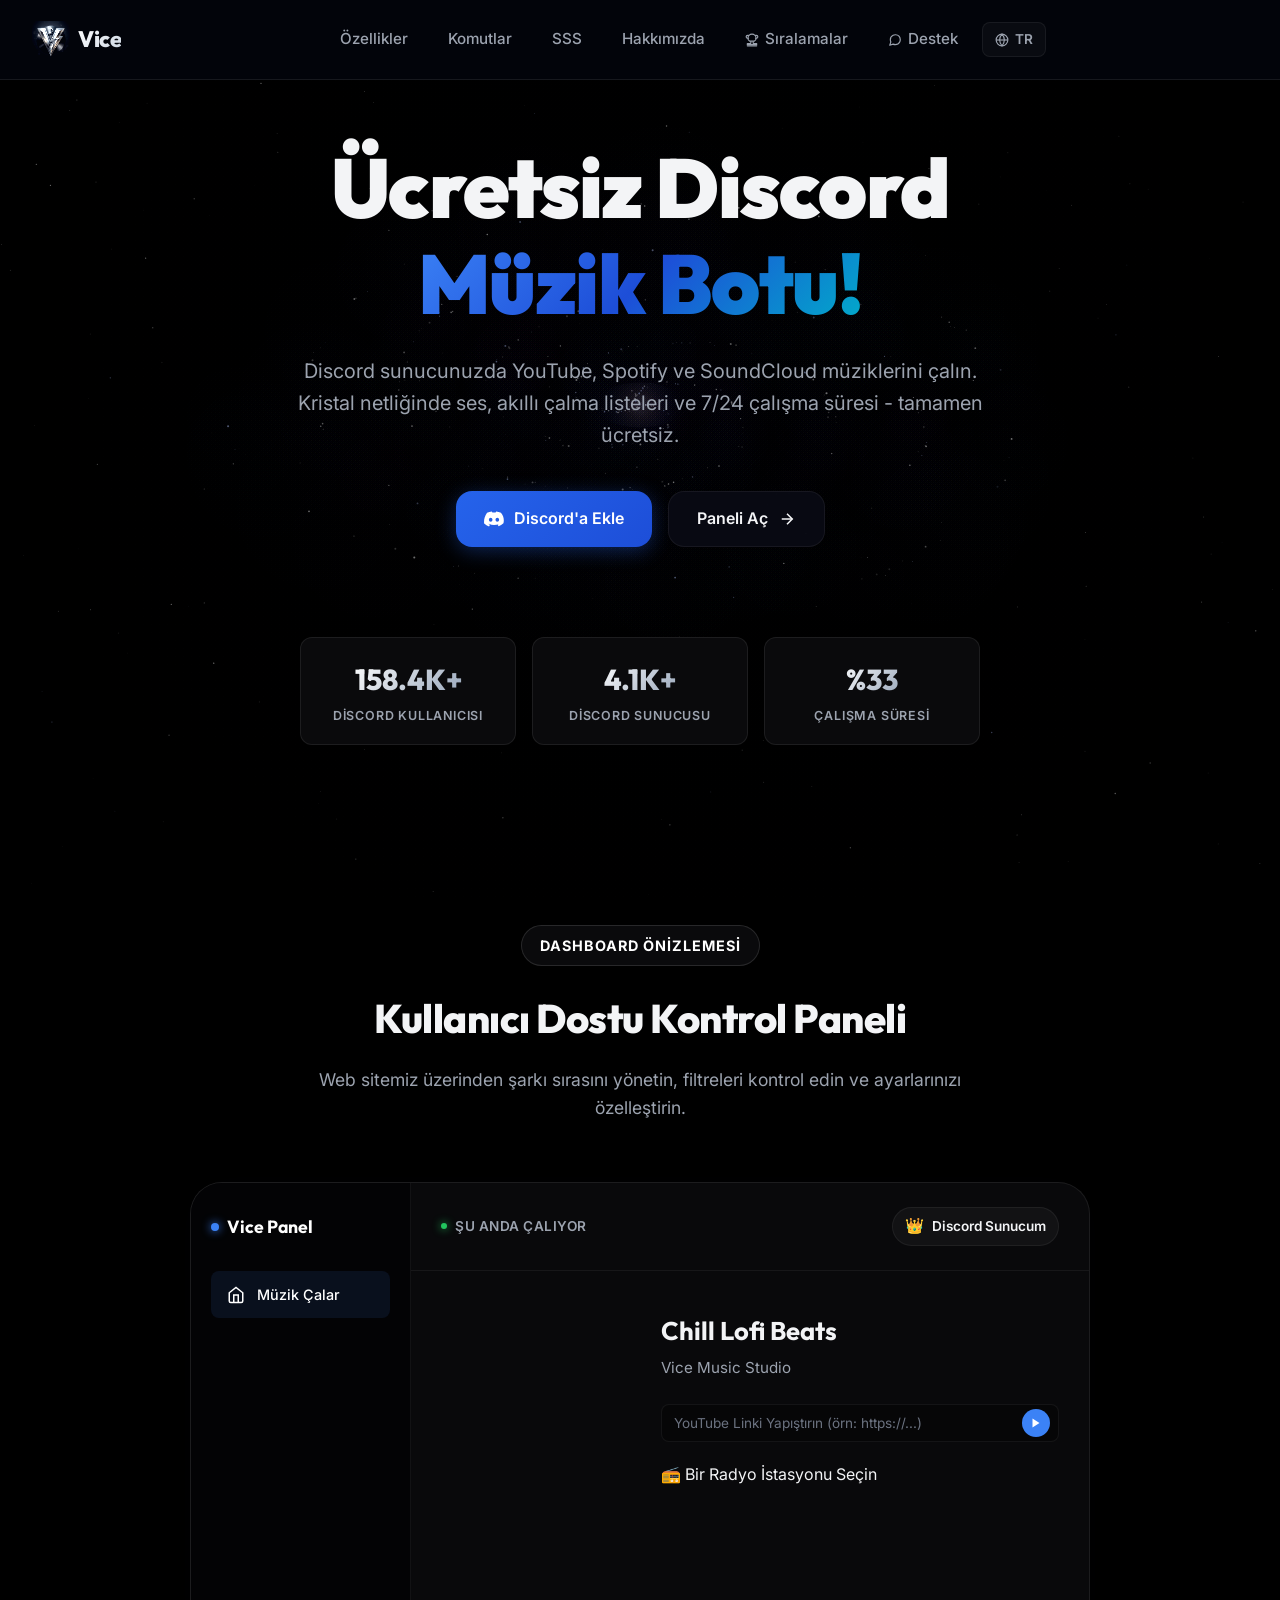
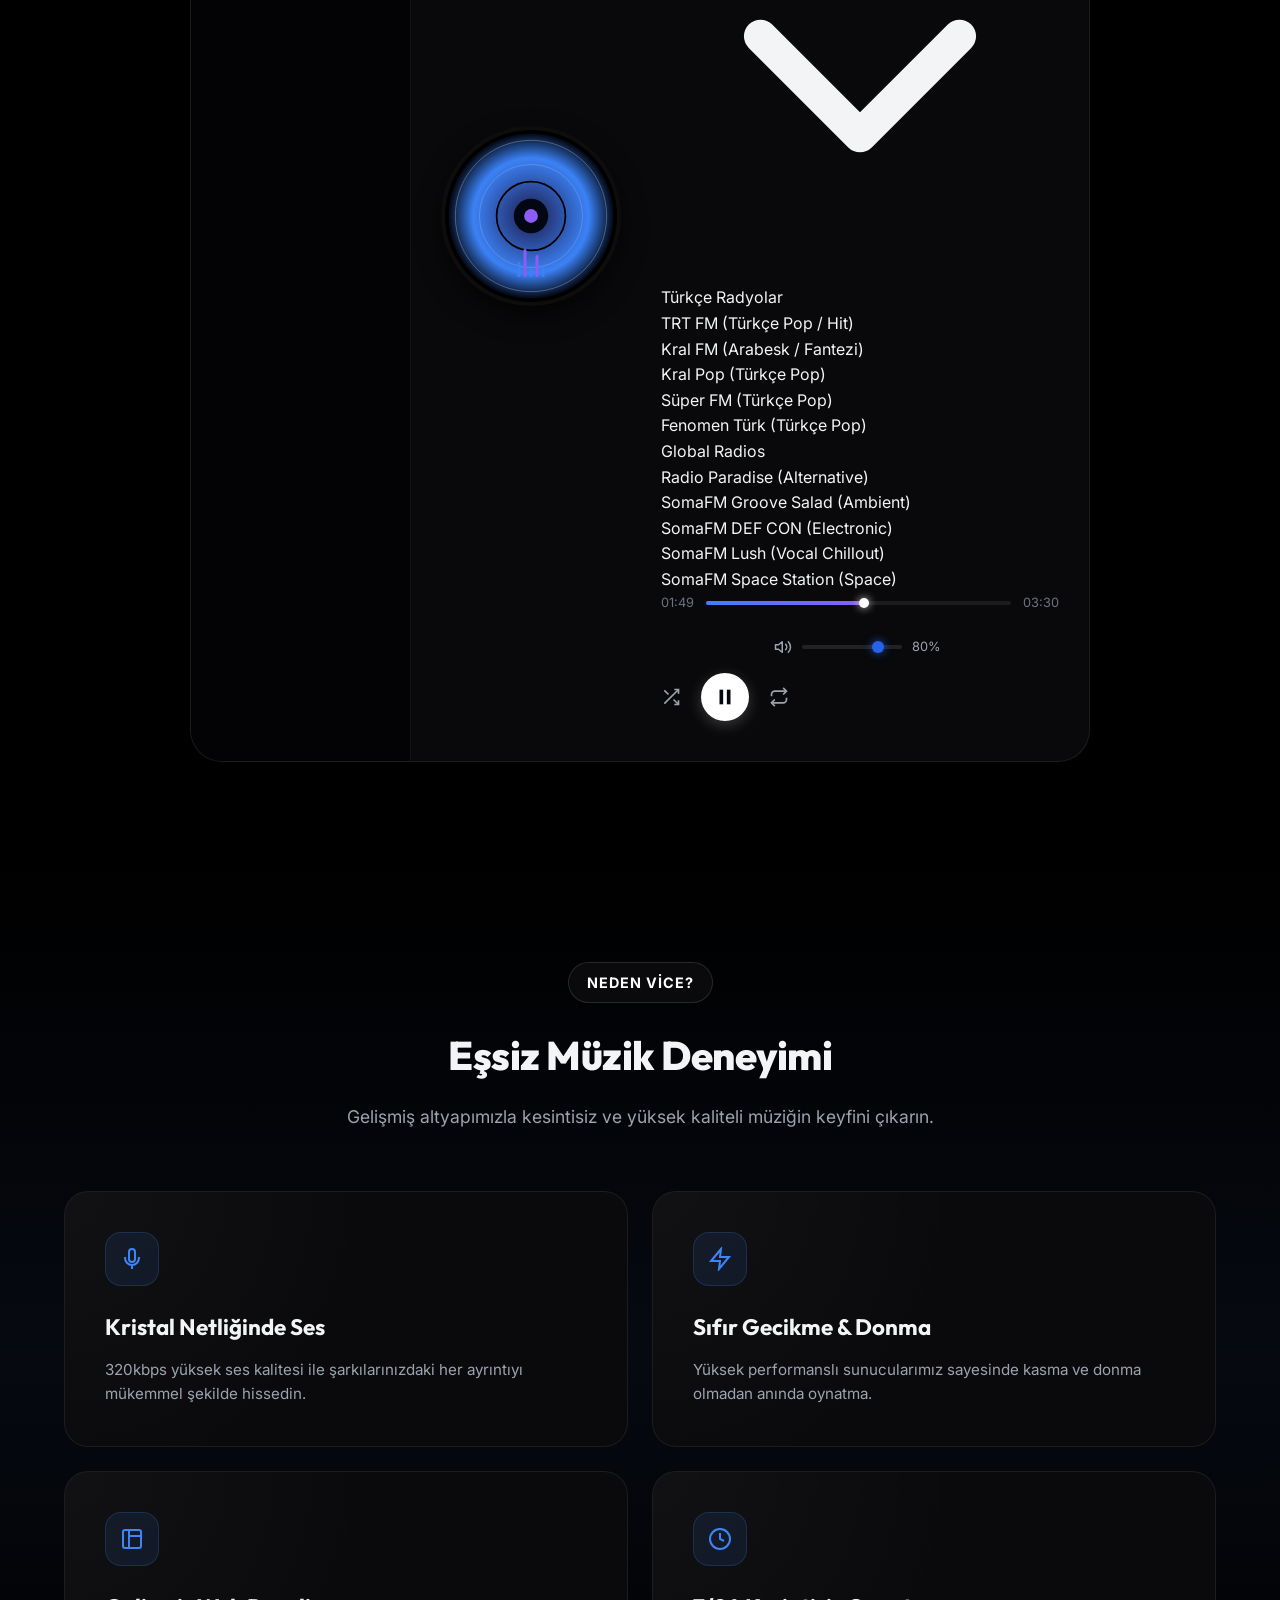
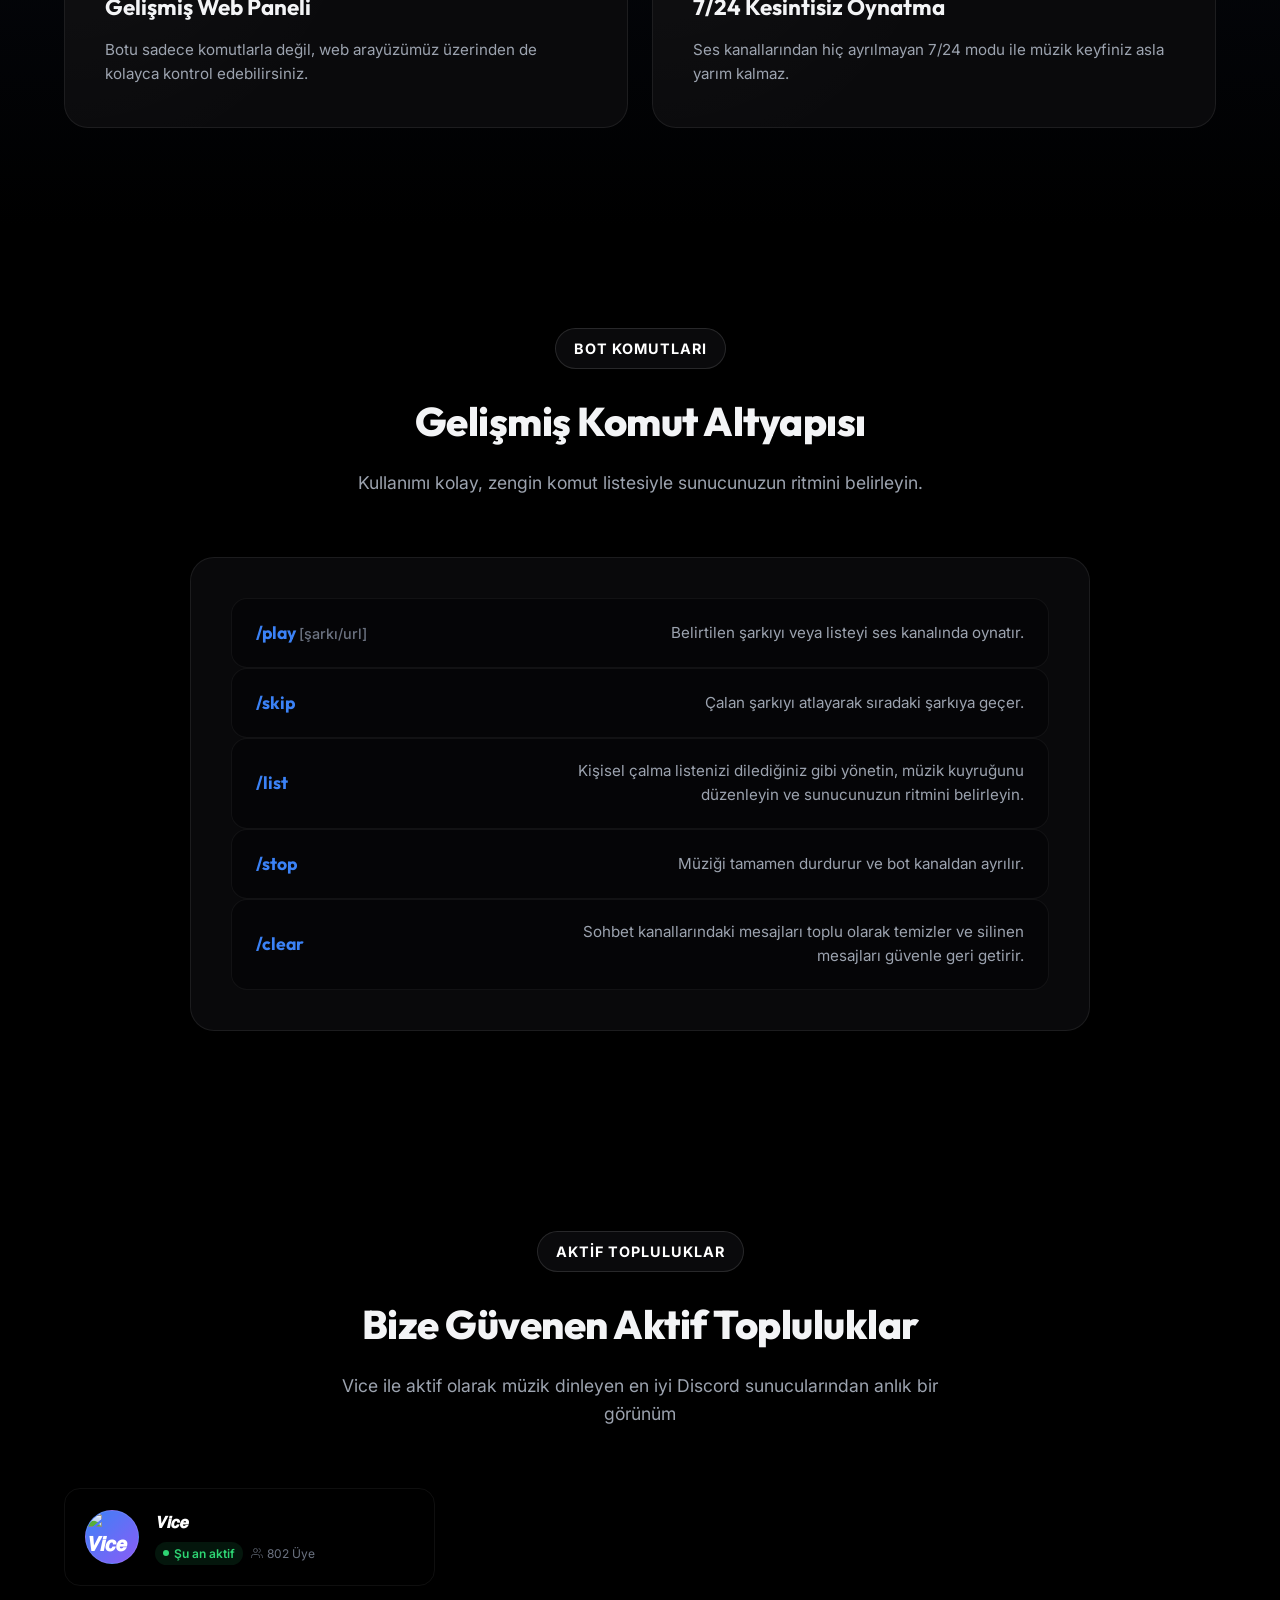
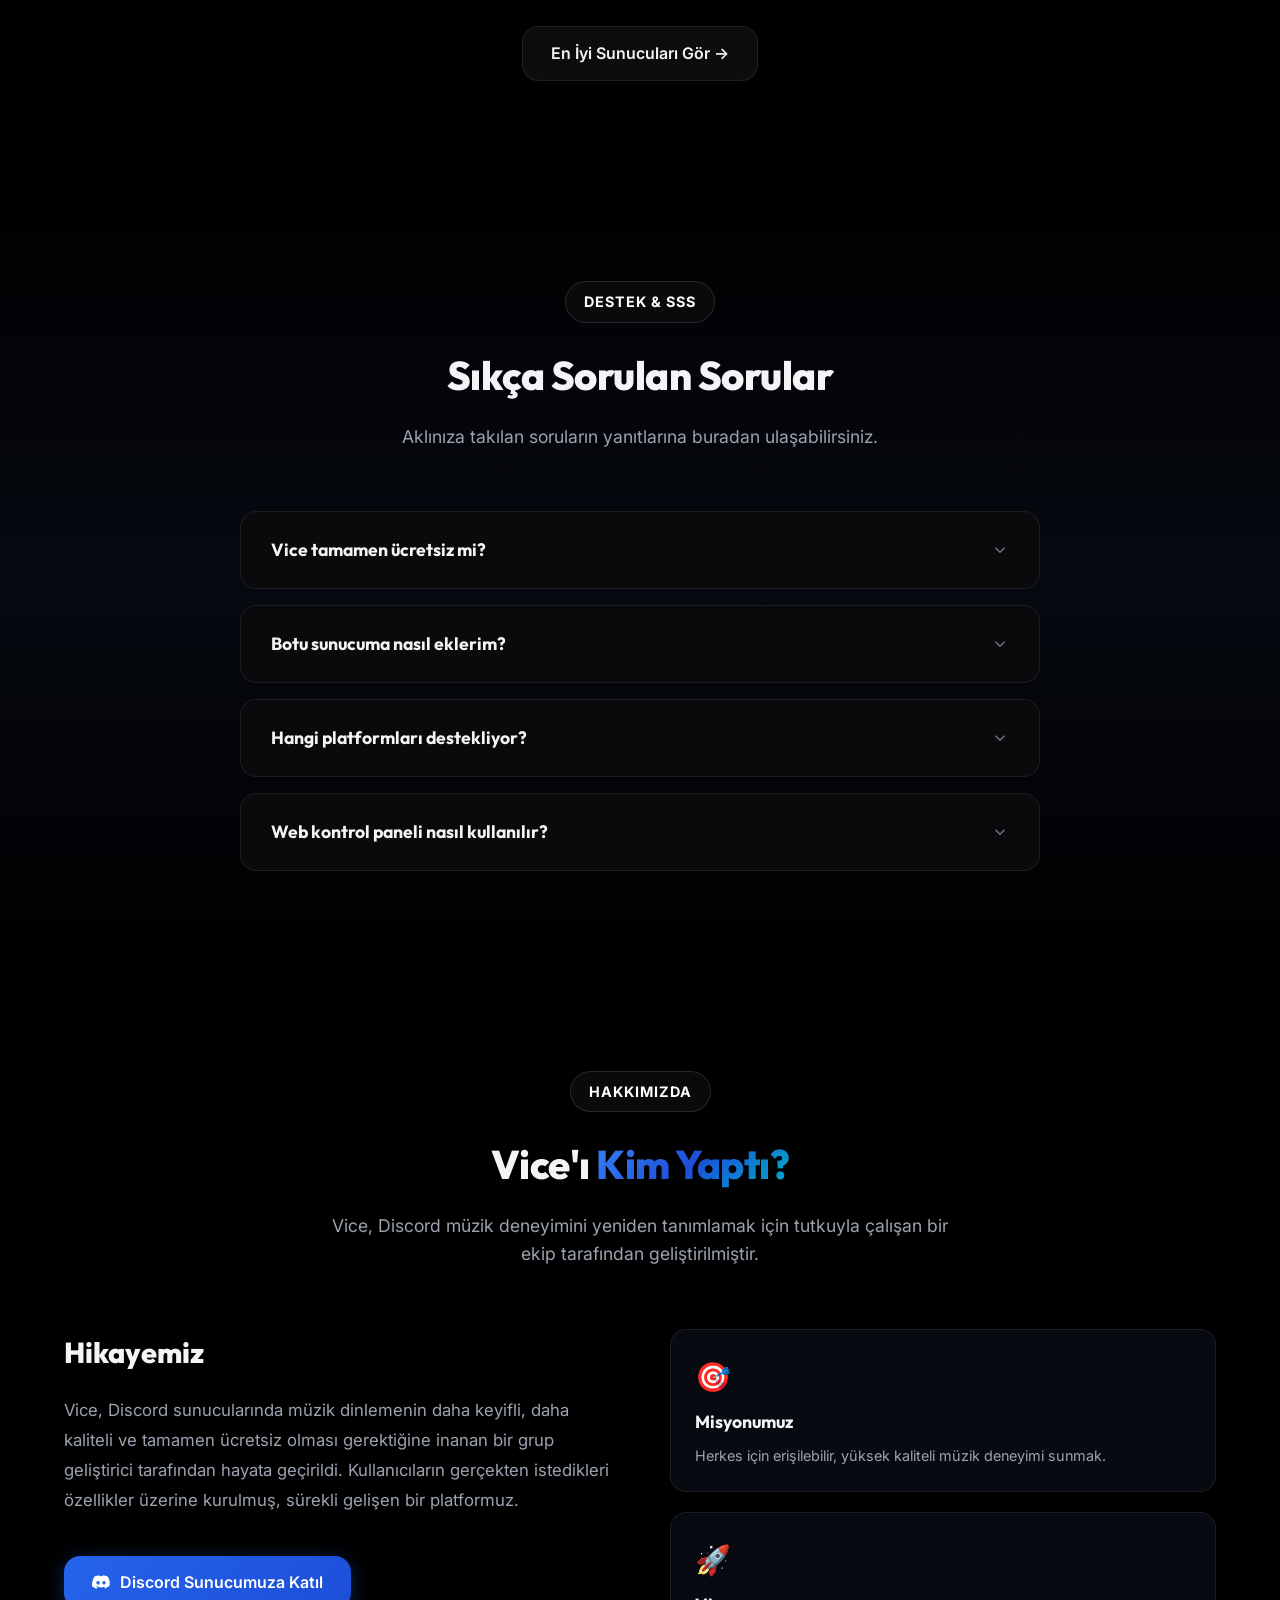
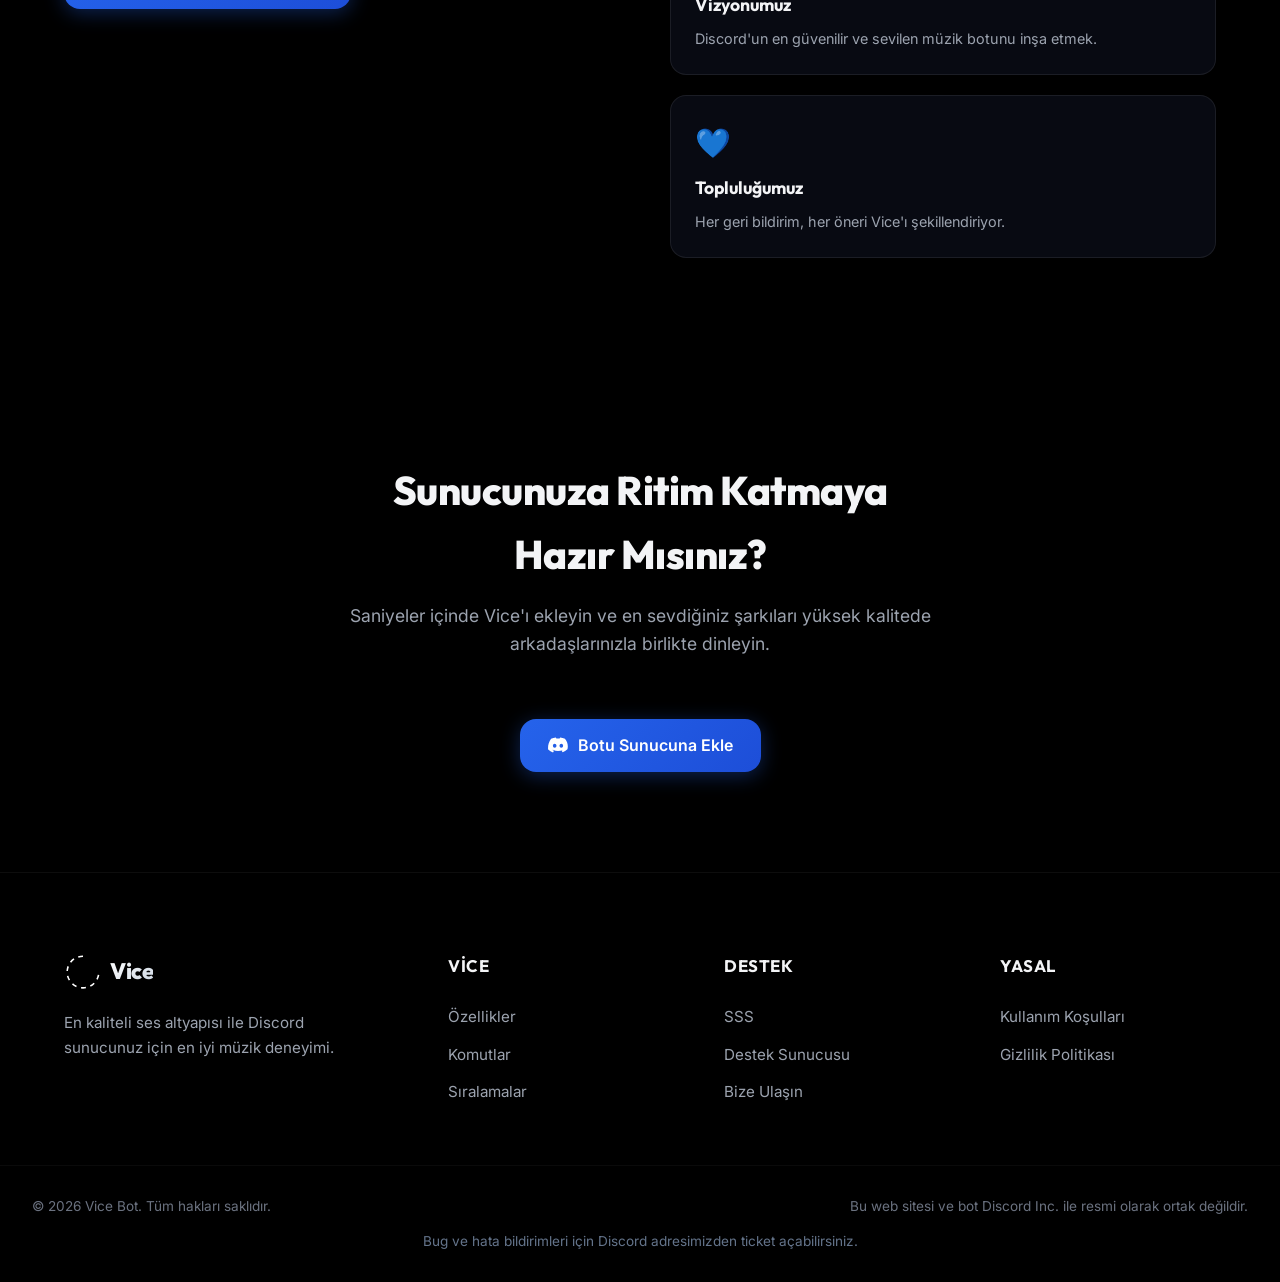
==== commit 03f31092: "Update index.html" ====
--- a/Wep Sitesi/index.html
+++ b/Wep Sitesi/index.html
@@ -1,6 +1,6 @@
 <!DOCTYPE html>
 <html lang="tr">
-<head>
+<head><meta name="google-site-verification" content="b8pwo-x_GEY0bJ9Jgiq8TNX8drLG70ar322Yk4pR1qI" />
     <meta charset="UTF-8">
     <meta name="viewport" content="width=device-width, initial-scale=1.0">
     <title>Vice - Ücretsiz Discord Müzik Botu</title>
@@ -262,6 +262,40 @@
                                     </button>
                                 </div>
 
+                                <div class="radio-select-group">
+                                    <div class="custom-select" id="radio-selector-custom">
+                                        <div class="select-trigger">
+                                            <span class="active-option">
+                                                <span class="tr-text">📻 Bir Radyo İstasyonu Seçin</span>
+                                                <span class="en-text">📻 Select a Radio Station</span>
+                                            </span>
+                                            <svg class="chevron" viewBox="0 0 24 24" fill="none" stroke="currentColor" stroke-width="2" stroke-linecap="round" stroke-linejoin="round"><polyline points="6 9 12 15 18 9"></polyline></svg>
+                                        </div>
+                                        <div class="select-options">
+                                            <!-- Türkçe Radyolar (5 adet - Fenomen Icecast HTTPS) -->
+                                            <div class="select-group-title">Türkçe Radyolar</div>
+                                            <div class="radio-option" data-value="https://trt.radyotvonline.net/trtfm" data-name="TRT FM" data-artist="Türkçe Pop / Hit - TR">TRT FM (Türkçe Pop / Hit)</div>
+                                            <div class="radio-option" data-value="https://kralwmp.radyotvonline.com/;" data-name="Kral FM" data-artist="Arabesk / Fantezi - TR">Kral FM (Arabesk / Fantezi)</div>
+                                            <div class="radio-option" data-value="https://kralpopwmp.radyotvonline.com/;" data-name="Kral Pop" data-artist="Türkçe Pop / Hit - TR">Kral Pop (Türkçe Pop)</div>
+                                            <div class="radio-option" data-value="https://listen.karnaval.com/superfm/128/icecast.audio" data-name="Süper FM" data-artist="Türkçe Pop / Hit - TR">Süper FM (Türkçe Pop)</div>
+                                            <div class="radio-option" data-value="https://listen.radyofenomen.com/fenomenturk/128/icecast.audio" data-name="Fenomen Türk" data-artist="Türkçe Pop - TR">Fenomen Türk (Türkçe Pop)</div>
+
+                                            <!-- Global Radyolar (5 adet - SomaFM & Radio Paradise MP3) -->
+                                            <div class="select-group-title">Global Radios</div>
+                                            <div class="radio-option" data-value="https://stream.radioparadise.com/mp3-128" data-name="Radio Paradise" data-artist="Alternative - USA">Radio Paradise (Alternative)</div>
+                                            <div class="radio-option" data-value="https://ice1.somafm.com/groovesalad-128-mp3" data-name="SomaFM Groove Salad" data-artist="Ambient - USA">SomaFM Groove Salad (Ambient)</div>
+                                            <div class="radio-option" data-value="https://ice1.somafm.com/defcon-128-mp3" data-name="SomaFM DEF CON" data-artist="Electronic - USA">SomaFM DEF CON (Electronic)</div>
+                                            <div class="radio-option" data-value="https://ice1.somafm.com/lush-128-mp3" data-name="SomaFM Lush" data-artist="Chillout - USA">SomaFM Lush (Vocal Chillout)</div>
+                                            <div class="radio-option" data-value="https://ice1.somafm.com/spacestation-128-mp3" data-name="SomaFM Space Station" data-artist="Ambient Space - USA">SomaFM Space Station (Space)</div>
+                                        </div>
+                                    </div>
+                                </div>
+
+                                <div class="radio-live-badge" id="radio-live-indicator" style="display: none; align-items: center; justify-content: center; gap: 8px; margin: 15px 0; color: #ef4444; font-weight: 700; font-size: 0.9rem;">
+                                    <span style="display: inline-block; width: 8px; height: 8px; background: #ef4444; border-radius: 50%; box-shadow: 0 0 8px #ef4444; animation: pulse 1.5s infinite;"></span>
+                                    <span>CANLI / LIVE</span>
+                                </div>
+
                                 <div class="playback-timeline" id="custom-timeline">
                                     <span class="time-elapsed" id="time-current">01:45</span>
                                     <div class="timeline-bar" id="timeline-slider">
@@ -288,14 +322,14 @@
                                     <button class="ctrl-btn" id="btn-shuffle" aria-label="Karıştır">
                                         <svg viewBox="0 0 24 24" fill="none" stroke="currentColor" stroke-width="2"><polyline points="16 3 21 3 21 8"></polyline><line x1="4" y1="20" x2="21" y2="3"></line><polyline points="21 16 21 21 16 21"></polyline><line x1="15" y1="15" x2="21" y2="21"></line><line x1="4" y1="4" x2="9" y2="9"></line></svg>
                                     </button>
-                                    <button class="ctrl-btn" id="btn-prev" aria-label="Önceki">
+                                    <button class="ctrl-btn" id="btn-prev" aria-label="Önceki" style="display: none;">
                                         <svg viewBox="0 0 24 24" fill="currentColor"><polygon points="19 20 9 12 19 4 19 20"></polygon><line x1="5" y1="4" x2="5" y2="20" stroke="currentColor" stroke-width="2"></line></svg>
                                     </button>
                                     <button class="ctrl-btn ctrl-btn-main play-pause-btn" id="btn-play-pause" aria-label="Oynat / Durdur">
                                         <svg viewBox="0 0 24 24" fill="currentColor" class="play-svg" style="display:none;"><polygon points="5 3 19 12 5 21 5 3"></polygon></svg>
                                         <svg viewBox="0 0 24 24" fill="currentColor" class="pause-svg"><rect x="6" y="4" width="4" height="16"></rect><rect x="14" y="4" width="4" height="16"></rect></svg>
                                     </button>
-                                    <button class="ctrl-btn" id="btn-next" aria-label="Sonraki">
+                                    <button class="ctrl-btn" id="btn-next" aria-label="Sonraki" style="display: none;">
                                         <svg viewBox="0 0 24 24" fill="currentColor"><polygon points="5 4 15 12 5 20 5 4"></polygon><line x1="19" y1="4" x2="19" y2="20" stroke="currentColor" stroke-width="2"></line></svg>
                                     </button>
                                     <button class="ctrl-btn" id="btn-repeat" aria-label="Tekrar Et">
@@ -683,7 +717,7 @@
                     <ul>
                         <li><a href="#faq"><span class="tr-text">SSS</span><span class="en-text">FAQ</span></a></li>
                         <li><a href="https://discord.gg/PB7BZUZFbg" target="_blank"><span class="tr-text">Destek Sunucusu</span><span class="en-text">Support Server</span></a></li>
-                        <li><a href="#"><span class="tr-text">Bize Ulaşın</span><span class="en-text">Contact Us</span></a></li>
+                        <li><a href="https://discord.gg/PB7BZUZFbg" target="_blank" rel="noopener noreferrer"><span class="tr-text">Bize Ulaşın</span><span class="en-text">Contact Us</span></a></li>
                     </ul>
                 </div>
                 <div class="footer-links-col">
@@ -697,7 +731,7 @@
             </div>
 
         <div class="footer-bottom">
-            <div class="container footer-bottom-content" style="flex-direction: column; gap: 8px; text-align: center;">
+            <div class="container footer-bottom-content" style="max-width: 95%; width: 95%; flex-direction: column; gap: 8px; text-align: center;">
                 <div style="display: flex; justify-content: space-between; width: 100%; flex-wrap: wrap; gap: 10px;">
                     <p>&copy; 2026 Vice Bot. 
                         <span class="tr-text">Tüm hakları saklıdır.</span>
@@ -957,6 +991,8 @@
         requestAnimationFrame(animate);
     })();
     </script>
+    <!-- HLS Player Library -->
+    <script src="https://cdn.jsdelivr.net/npm/hls.js@1"></script>
     <!-- App JavaScript -->
     <script src="guilds.js"></script>
     <script src="app.js"></script>
